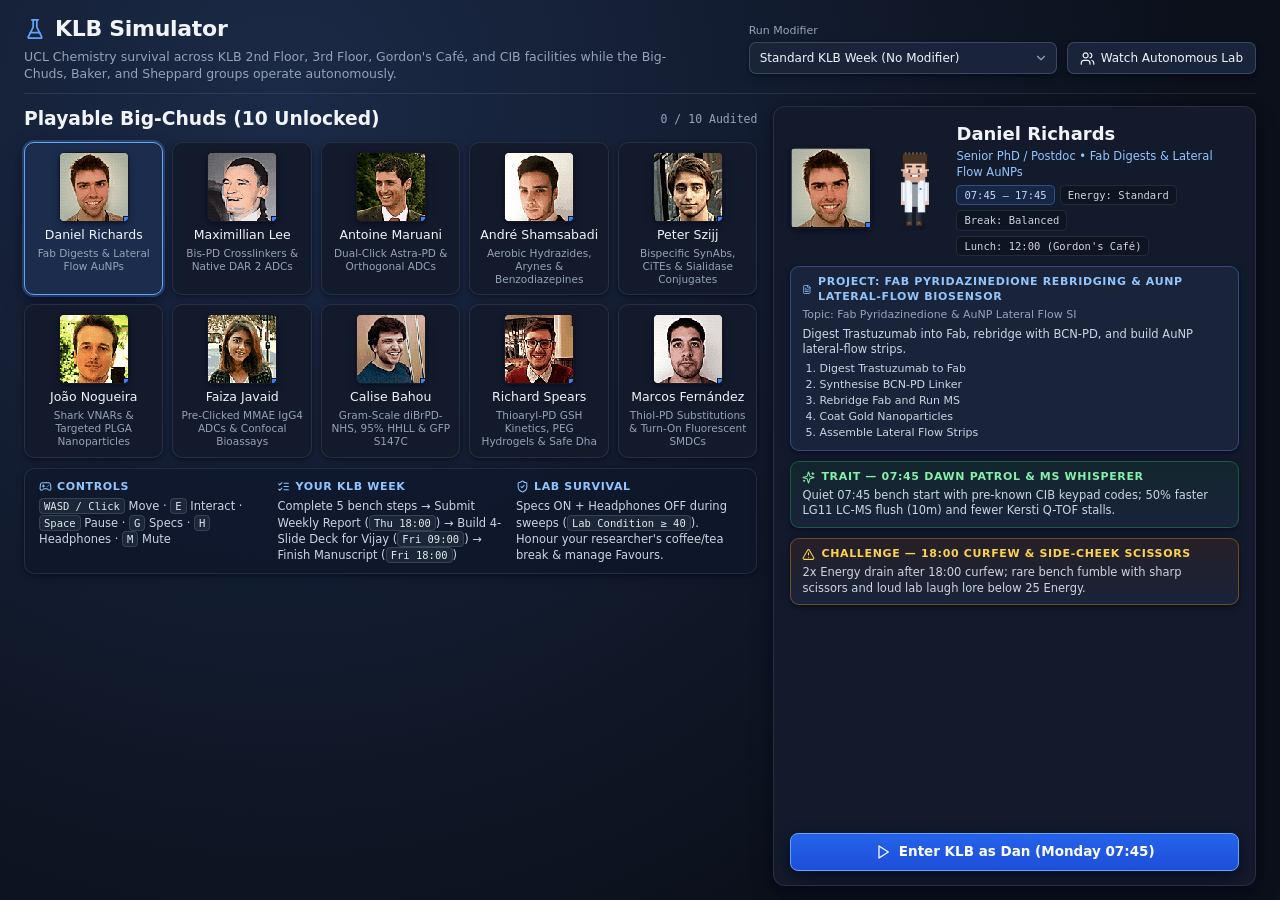
==== index.html @ aff55777 "Hyper-polish KLB Simulator: 4-option chemistry choices, perks, audio, UI & bug fixes" ====
<!DOCTYPE html>
<html lang="en">
<head>
  <meta charset="UTF-8" />
  <meta name="viewport" content="width=device-width, initial-scale=1.0" />
  <title>KLB Simulator — UCL Chemistry Lab Simulation</title>
  <link rel="stylesheet" href="css/style.css" />
</head>
<body>

  <!-- ==================== 1. CHARACTER SELECTION & TITLE SCREEN ==================== -->
  <section id="title-screen">
    <header class="title-header">
      <div class="title-brand">
        <h1>
          <span class="icon-inline" data-lucide="flask-conical" data-size="22"></span>
          <span>KLB Simulator</span>
        </h1>
        <p>UCL Chemistry survival across KLB 2nd Floor, 3rd Floor, Gordon's Café, and CIB facilities while the Big-Chuds, Baker, and Sheppard groups operate autonomously.</p>
      </div>

      <div class="title-controls">
        <div class="control-group">
          <label for="select-mutator">Run Modifier</label>
          <select id="select-mutator" class="ui-select">
            <option value="none">Standard KLB Week (No Modifier)</option>
          </select>
        </div>
        <button id="btn-spectator-mode" class="btn-secondary" title="Observe all 10 Big-Chuds and neighbours run autonomously with no playable character">
          <span class="icon-inline" data-lucide="users" data-size="15"></span>
          <span>Watch Autonomous Lab</span>
        </button>
      </div>
    </header>

    <div class="char-select-layout">
      <section aria-labelledby="hdr-cast-select" class="cast-panel">
        <div class="sec-hdr">
          <h3 id="hdr-cast-select">Playable Big-Chuds (10 Unlocked)</h3>
          <span id="archive-progress-lbl" class="mono-muted">0 / 10 Audited</span>
        </div>
        <div id="char-grid" class="char-grid"></div>
        <section class="quickstart-card" aria-label="How to Play">
          <div class="quickstart-col">
            <h4>
              <span class="icon-inline" data-lucide="gamepad-2" data-size="13"></span>
              <span>Controls</span>
            </h4>
            <p><code>WASD / Click</code> Move &middot; <code>E</code> Interact &middot; <code>Space</code> Pause &middot; <code>G</code> Specs &middot; <code>H</code> Headphones &middot; <code>M</code> Mute</p>
          </div>
          <div class="quickstart-col">
            <h4>
              <span class="icon-inline" data-lucide="list-checks" data-size="13"></span>
              <span>Your KLB Week</span>
            </h4>
            <p>Complete 5 bench steps &rarr; Submit Weekly Report (<code>Thu 18:00</code>) &rarr; Build 4-Slide Deck for Vijay (<code>Fri 09:00</code>) &rarr; Finish Manuscript (<code>Fri 18:00</code>)</p>
          </div>
          <div class="quickstart-col">
            <h4>
              <span class="icon-inline" data-lucide="shield-check" data-size="13"></span>
              <span>Lab Survival</span>
            </h4>
            <p>Specs ON + Headphones OFF during sweeps (<code>Lab Condition &ge; 40</code>). Honour your researcher's coffee/tea break &amp; manage Favours.</p>
          </div>
        </section>
      </section>

      <aside id="char-dossier" class="char-dossier" aria-label="Selected Researcher Dossier"></aside>
    </div>
  </section>

  <!-- ==================== 2. MAIN WIDESCREEN GAMEPLAY SHELL ==================== -->
  <main id="game-shell" class="hidden">

    <!-- Left/Center (~70%): Pokemon 3/4 Oblique 2.5D Viewport -->
    <section id="viewport-col">
      <header id="top-hud-bar">
        <div class="hud-room-cluster">
          <span id="hud-char-badge" class="hud-char-badge"></span>
          <span id="hud-room-badge" class="hud-room-badge"></span>
        </div>
        <div class="hud-toolbar">
          <button id="btn-toggle-specs" class="hud-btn on" title="Toggle Safety Specs (G) — Specs OFF slows Morale drain; Specs ON required for inspections">
            <span class="icon-inline" data-lucide="glasses" data-size="15"></span>
            <span id="lbl-specs">Specs ON</span>
          </button>
          <button id="btn-toggle-headphones" class="hud-btn" title="Toggle Headphones (H) — Quiet KLB 2F hood roar &amp; faster focus, -20% Social gain; OFF for inspections">
            <span class="icon-inline" data-lucide="headphones" data-size="15"></span>
            <span id="lbl-headphones">Headphones</span>
          </button>

          <div id="spectator-room-wrap" class="spectator-room-wrap hidden">
            <select id="select-travel" class="ui-select compact" aria-label="Observer Room"></select>
          </div>

          <select id="select-zoom" class="ui-select compact" aria-label="Camera Zoom">
            <option value="1">Zoom 100%</option>
            <option value="1.25">Zoom 125%</option>
            <option value="1.5">Zoom 150%</option>
            <option value="0.8">Zoom 80%</option>
          </select>

          <button id="btn-mute" class="hud-btn" title="Mute / Unmute WebAudio">
            <span class="icon-inline" data-lucide="volume-2" data-size="15"></span>
            <span id="lbl-mute">Audio</span>
          </button>

          <button id="btn-new-run" class="hud-btn" title="Return to Character Select">
            <span class="icon-inline" data-lucide="rotate-ccw" data-size="14"></span>
            <span>Menu</span>
          </button>
        </div>
      </header>

      <div id="canvas-stage">
        <canvas id="world-canvas"></canvas>
        <div id="live-alert-banner" class="hidden" role="status"></div>

        <!-- Classic Pokemon Bottom RPG Dialogue & Workstation Box -->
        <article id="rpg-dialogue-box" class="hidden" aria-live="polite">
          <img id="rpg-portrait" class="pixel-art" src="" alt="Speaker portrait" />
          <div class="rpg-body">
            <header class="rpg-head">
              <h3 id="rpg-speaker" class="rpg-speaker"></h3>
              <span id="rpg-task-meta" class="rpg-task-meta hidden"></span>
            </header>
            <p id="rpg-text" class="rpg-text"></p>
            <div id="rpg-actions" class="rpg-actions"></div>
          </div>
        </article>
      </div>

      <footer id="controls-strip">
        <span id="controls-hint-text">WASD / Arrows / Click: Move  |  Space: Pause  |  E / Click: Interact  |  G: Specs  |  H: Headphones  |  Esc: Close</span>
        <span id="hud-hover-hint">Facing: -</span>
      </footer>
    </section>

    <!-- Right (~30%): Permanent Command Deck -->
    <aside id="command-deck">

      <!-- Clock, Pause Control & HVAC -->
      <section class="deck-clock-card" aria-label="Simulation Clock and HVAC">
        <div class="clock-row">
          <div class="clock-cluster">
            <button id="btn-pause-toggle" class="pause-btn" title="Pause or Resume Timer (Spacebar)">
              <span id="pause-btn-icon" class="icon-inline" data-lucide="pause" data-size="14"></span>
              <span id="pause-btn-label">Pause</span>
            </button>
            <h3 id="clock-readout" class="clock-readout">MON 08:45</h3>
          </div>
          <span id="hvac-readout" class="hvac-readout">21 °C Normal</span>
        </div>
      </section>

      <!-- Lab Status: Exact 5 Core Meters -->
      <section id="meters-section" class="meters-section">
        <div class="sec-hdr">
          <h4>Lab Status</h4>
          <span id="favours-readout" class="mono-accent">1 Favour</span>
        </div>

        <div id="player-meters-wrap">
          <div class="meter-grid">
            <div class="meter-item">
              <div class="meter-lbl">
                <span class="meter-name">
                  <span class="icon-inline" data-lucide="zap" data-size="13"></span>
                  <span>Energy / Focus</span>
                  <span id="lbl-energy-tag" class="meter-subtag"></span>
                </span>
                <span id="val-energy" class="meter-val">92</span>
              </div>
              <div class="meter-track"><div id="bar-energy" class="meter-fill energy"></div></div>
            </div>

            <div class="meter-item">
              <div class="meter-lbl">
                <span class="meter-name">
                  <span class="icon-inline" data-lucide="smile" data-size="13"></span>
                  <span>Morale</span>
                  <span id="lbl-morale-pref" class="meter-subtag"></span>
                </span>
                <span id="val-morale" class="meter-val">86</span>
              </div>
              <div class="meter-track"><div id="bar-morale" class="meter-fill morale"></div></div>
            </div>

            <div class="meter-item">
              <div class="meter-lbl">
                <span class="meter-name">
                  <span class="icon-inline" data-lucide="users" data-size="13"></span>
                  <span>Social</span>
                </span>
                <span id="val-social" class="meter-val">78</span>
              </div>
              <div class="meter-track"><div id="bar-social" class="meter-fill social"></div></div>
            </div>

            <div class="meter-item">
              <div class="meter-lbl">
                <span class="meter-name">
                  <span class="icon-inline" data-lucide="gauge" data-size="13"></span>
                  <span>Vijay Patience</span>
                </span>
                <span id="val-patience" class="meter-val">82</span>
              </div>
              <div class="meter-track"><div id="bar-patience" class="meter-fill patience"></div></div>
            </div>
          </div>

          <div class="meter-item meter-wide">
            <div class="meter-lbl">
              <span class="meter-name">
                <span class="icon-inline" data-lucide="sparkles" data-size="13"></span>
                <span>Lab Condition</span>
              </span>
              <span id="val-condition" class="meter-val">95</span>
            </div>
            <div class="meter-track"><div id="bar-condition" class="meter-fill condition"></div></div>
          </div>
        </div>

        <div id="spectator-summary" class="spectator-summary hidden">
          <p id="spectator-stats-line" class="spectator-stats-line">All 10 Big-Chuds running autonomously at real-time pace.</p>
        </div>
      </section>

      <!-- Tasks, Sub-Tasks & Active Equipment Timers -->
      <section class="reactions-section" aria-label="Tasks and Equipment Timers">
        <h4 class="sr-only">Tasks and Active Equipment Timers</h4>
        <div id="pinned-objective" class="pinned-objective">
          <div class="pinned-title-row">
            <span class="icon-inline" data-lucide="list-checks" data-size="14"></span>
            <span class="pinned-title-text">Current Task</span>
          </div>
          <ol id="subtask-list" class="subtask-list"></ol>
        </div>

        <div id="active-timers-wrap" class="active-timers-wrap hidden">
          <div class="sec-hdr sub-hdr">
            <h5>Active Equipment Timers</h5>
            <span id="rxn-count-lbl" class="mono-muted">0 running</span>
          </div>
          <div id="reactions-list"></div>
        </div>
      </section>

      <!-- Fixed Weekly Deliverables -->
      <section id="weekly-deliverables" class="weekly-deliverables-section" aria-label="Weekly Deliverables">
        <div class="sec-hdr sub-hdr">
          <h5>Weekly Deliverables</h5>
          <span id="deliverables-hint" class="mono-muted">Mon–Fri</span>
        </div>

        <div id="row-weekly-report" class="deliverable-row">
          <div class="meter-lbl">
            <span class="meter-name">
              <span class="icon-inline" data-lucide="file-text" data-size="12"></span>
              <span>Weekly Report</span>
              <span id="due-weekly-report" class="due-tag">Due Thu 18:00</span>
            </span>
            <span id="val-weekly-report" class="meter-val">0%</span>
          </div>
          <div class="meter-track"><div id="bar-weekly-report" class="meter-fill weekly-report"></div></div>
        </div>

        <div id="row-manuscript" class="deliverable-row">
          <div class="meter-lbl">
            <span class="meter-name">
              <span class="icon-inline" data-lucide="pen-tool" data-size="12"></span>
              <span id="lbl-manuscript-title">Manuscript Draft</span>
              <span id="due-manuscript" class="due-tag">Due Fri 18:00</span>
            </span>
            <span id="val-manuscript" class="meter-val">0%</span>
          </div>
          <div class="meter-track"><div id="bar-manuscript" class="meter-fill manuscript"></div></div>
        </div>
      </section>

      <!-- 3-Tab Bottom Panel -->
      <nav class="deck-tabs" role="tablist" aria-label="Command Deck Panels">
        <button type="button" class="deck-tab active" role="tab" aria-selected="true" data-tab="whatsapp">
          <span class="icon-inline" data-lucide="message-square" data-size="14"></span>
          <span>Big-Chuds</span>
          <span id="wa-unread-count" class="unread-num hidden">0</span>
        </button>
        <button type="button" class="deck-tab" role="tab" aria-selected="false" data-tab="labbook">
          <span class="icon-inline" data-lucide="book-open" data-size="14"></span>
          <span id="tab-lbl-labbook">Lab Book</span>
        </button>
        <button type="button" class="deck-tab" role="tab" aria-selected="false" data-tab="archive">
          <span class="icon-inline" data-lucide="archive" data-size="14"></span>
          <span>Archive</span>
        </button>
      </nav>

      <!-- Pane 1: Live Big-Chuds WhatsApp -->
      <section id="pane-whatsapp" class="deck-pane">
        <div id="wa-feed" class="wa-feed"></div>
        <div class="wa-actions">
          <select id="select-wa-action" class="ui-select" aria-label="Big-Chuds WhatsApp Action">
            <option value="ask">/AskBigChuds protocol hint (-10m)</option>
            <option value="coffee">Remind Coffee Quartet / Check Café</option>
            <option value="poll">Drop a group chat joke (+Social)</option>
            <option value="rescue">Ask Nafsika to fridge reaction (1 Favour)</option>
          </select>
          <button id="btn-wa-send" class="hud-btn primary">
            <span class="icon-inline" data-lucide="send" data-size="13"></span>
            <span>Send</span>
          </button>
        </div>
      </section>

      <!-- Pane 2: Lab Book (or Live Autonomous Roster in Spectator Mode) -->
      <section id="pane-labbook" class="deck-pane hidden">
        <div id="labbook-scroll" class="labbook-scroll"></div>
      </section>

      <!-- Pane 3: KLB Archive Logbook -->
      <section id="pane-archive" class="deck-pane hidden">
        <div id="archive-scroll" class="labbook-scroll"></div>
      </section>
    </aside>
  </main>

  <!-- ==================== 3. SHARED WIDESCREEN MODAL OVERLAY ==================== -->
  <div id="modal-backdrop" class="hidden" role="dialog" aria-modal="true">
    <div id="modal-box"></div>
  </div>

  <!-- Ordered Classic Scripts (Zero file:// CORS issues, zero build step) -->
  <script defer src="js/ui/icons.js"></script>
  <script defer src="js/data/world_data.js"></script>
  <script defer src="js/data/cast_data.js"></script>
  <script defer src="js/data/campaigns_data.js"></script>
  <script defer src="js/data/events_data.js"></script>
  <script defer src="js/engine/audio.js"></script>
  <script defer src="js/engine/renderer_25d.js"></script>
  <script defer src="js/chemistry/spectra_and_minigames.js"></script>
  <script defer src="js/engine/sim_and_ai.js"></script>
  <script defer src="js/main.js"></script>
</body>
</html>
---- css/style.css ----
/* KLB Simulator — Clean Semantic, Shadow-Elevated Desktop Widescreen Stylesheet */
/* Zero colored left borders, zero emojis, balanced typography, accessible comboboxes */

:root {
  --bg-deep: #0b101b;
  --bg-surface: #121a2c;
  --bg-elevated: #19243b;
  --bg-hover: #212f4d;
  --bg-inset: #0d1422;
  --border-subtle: rgba(148, 163, 184, 0.16);
  --border-medium: rgba(148, 163, 184, 0.28);
  --border-focus: #60a5fa;
  --text-main: #f1f5f9;
  --text-secondary: #cbd5e1;
  --text-muted: #94a3b8;
  --accent-primary: #3b82f6;
  --accent-good: #22c55e;
  --accent-warn: #f59e0b;
  --accent-danger: #ef4444;
  --accent-purple: #a855f7;
  --wa-bg: #0c1419;
  --wa-header: #18232a;
  --wa-bubble: #1d2830;
  --wa-self: #094a3e;
  --shadow-sm: 0 1px 3px rgba(2, 6, 23, 0.35), 0 4px 10px -2px rgba(2, 6, 23, 0.4);
  --shadow-card: 0 3px 8px rgba(2, 6, 23, 0.38), 0 10px 24px -6px rgba(2, 6, 23, 0.5);
  --shadow-elevated: 0 12px 32px rgba(2, 6, 23, 0.68), 0 4px 12px rgba(2, 6, 23, 0.45);
}

* {
  box-sizing: border-box;
  user-select: none;
}

html, body {
  margin: 0;
  padding: 0;
  width: 100%;
  height: 100%;
  overflow: hidden;
  background: var(--bg-deep);
  color: var(--text-main);
  font-family: 'Segoe UI', system-ui, -apple-system, Roboto, sans-serif;
  font-weight: 400;
  line-height: 1.4;
}

h1, h2, h3, h4, h5, p {
  margin: 0;
  font-weight: 400;
}

h1, h2, h3 {
  font-weight: 600;
  color: var(--text-main);
}

h4 {
  font-size: 11px;
  font-weight: 600;
  text-transform: uppercase;
  letter-spacing: 0.65px;
  color: var(--text-muted);
}

h5 {
  font-size: 10.5px;
  font-weight: 600;
  text-transform: uppercase;
  letter-spacing: 0.6px;
  color: var(--text-muted);
}

.pixel-art,
img.pixel-art {
  image-rendering: pixelated;
  image-rendering: crisp-edges;
}

:focus-visible {
  outline: 2px solid #60a5fa;
  outline-offset: 2px;
}

.sr-only {
  position: absolute;
  width: 1px;
  height: 1px;
  padding: 0;
  margin: -1px;
  overflow: hidden;
  clip: rect(0, 0, 0, 0);
  border: 0;
}

.hidden {
  display: none !important;
}

.icon-inline {
  display: inline-flex;
  align-items: center;
  justify-content: center;
  line-height: 1;
  flex-shrink: 0;
  color: inherit;
}

.hud-btn svg,
.pause-btn svg,
.btn-secondary svg,
.btn-start-run svg,
.rpg-btn svg,
.deck-tab svg {
  display: block;
  flex-shrink: 0;
}

.mono-muted {
  font-family: 'Consolas', monospace;
  font-size: 11.5px;
  color: var(--text-muted);
}

.mono-accent {
  font-family: 'Consolas', monospace;
  font-size: 11.5px;
  color: #fde68a;
}

::-webkit-scrollbar {
  width: 6px;
  height: 6px;
}
::-webkit-scrollbar-track {
  background: rgba(15, 23, 42, 0.45);
}
::-webkit-scrollbar-thumb {
  background: rgba(148, 163, 184, 0.3);
  border-radius: 3px;
}

button {
  font-family: inherit;
  font-weight: 500;
  cursor: pointer;
  transition: transform 0.06s ease, background 0.14s ease, border-color 0.14s ease, box-shadow 0.14s ease, opacity 0.14s ease;
}
button:active:not(:disabled) {
  transform: translateY(1px);
}
button:disabled {
  opacity: 0.45;
  cursor: not-allowed;
}

/* Clean Comboboxes (<select>) */
.ui-select {
  color-scheme: dark;
  appearance: none;
  -webkit-appearance: none;
  -moz-appearance: none;
  height: 32px;
  padding: 0 26px 0 10px;
  line-height: 30px;
  vertical-align: middle;
  border-radius: 7px;
  border: 1px solid var(--border-medium);
  background-color: var(--bg-elevated);
  background-image: url("data:image/svg+xml,%3Csvg xmlns='http://www.w3.org/2000/svg' width='14' height='14' viewBox='0 0 24 24' fill='none' stroke='%2394a3b8' stroke-width='2' stroke-linecap='round' stroke-linejoin='round'%3E%3Cpath d='m6 9 6 6 6-6'/%3E%3C/svg%3E");
  background-repeat: no-repeat;
  background-position: right 8px center;
  color: var(--text-main);
  font-family: inherit;
  font-size: 12px;
  font-weight: 400;
  box-shadow: var(--shadow-sm);
  cursor: pointer;
  min-width: 0;
  white-space: nowrap;
  overflow: hidden;
  text-overflow: ellipsis;
}
select.ui-select::-ms-expand {
  display: none;
}
select.ui-select::picker-icon {
  display: none !important;
  content: '';
}
.ui-select:hover {
  border-color: var(--border-focus);
  background-color: var(--bg-hover);
}
.ui-select:focus {
  border-color: var(--border-focus);
  box-shadow: 0 0 0 2px rgba(96, 165, 250, 0.28);
}
.ui-select:focus:not(:focus-visible) {
  outline: none;
}
.ui-select.compact {
  height: 29px;
  line-height: 27px;
  font-size: 11.5px;
  padding: 0 24px 0 8px;
}
.ui-select option, .ui-select optgroup {
  background: #131c2e;
  color: var(--text-main);
}

/* ==================== 1. CHARACTER SELECTION & TITLE SCREEN ==================== */
#title-screen {
  position: fixed;
  inset: 0;
  z-index: 50;
  background: radial-gradient(circle at 22% 12%, #1b2a47 0%, #0b101b 72%);
  display: flex;
  flex-direction: column;
  padding: 14px 24px;
  gap: 12px;
  overflow-y: auto;
}
#title-screen.hidden {
  display: none;
}

.title-header {
  display: flex;
  align-items: center;
  justify-content: space-between;
  gap: 16px;
  padding-bottom: 10px;
  border-bottom: 1px solid var(--border-subtle);
}

.title-brand {
  flex: 1 1 420px;
  min-width: 0;
}
.title-brand h1 {
  font-size: 22px;
  letter-spacing: -0.3px;
  display: flex;
  align-items: center;
  gap: 9px;
  color: var(--text-main);
}
.title-brand h1 .icon-inline {
  color: #60a5fa;
}
.title-brand p {
  margin-top: 3px;
  font-size: 12.5px;
  color: var(--text-muted);
  max-width: 660px;
}

.title-controls {
  display: flex;
  align-items: flex-end;
  gap: 10px;
  flex-wrap: wrap;
  flex-shrink: 0;
}
.control-group {
  display: flex;
  flex-direction: column;
  gap: 4px;
}
.control-group label {
  font-size: 11px;
  font-weight: 500;
  color: var(--text-muted);
}
#select-mutator {
  width: 308px;
  max-width: 100%;
}

.btn-secondary {
  height: 32px;
  padding: 0 12px;
  border-radius: 7px;
  border: 1px solid var(--border-medium);
  background: var(--bg-elevated);
  color: var(--text-main);
  font-size: 12px;
  display: inline-flex;
  align-items: center;
  justify-content: center;
  text-align: center;
  line-height: 1;
  gap: 6px;
  box-shadow: var(--shadow-sm);
}
.btn-secondary:hover {
  background: var(--bg-hover);
  border-color: #60a5fa;
}

.char-select-layout {
  display: grid;
  grid-template-columns: 1.52fr 1fr;
  gap: 16px;
  flex: 1;
  min-height: 0;
}

.cast-panel {
  display: flex;
  flex-direction: column;
  gap: 10px;
  min-height: 0;
}

.char-grid {
  display: grid;
  grid-template-columns: repeat(5, 1fr);
  gap: 9px;
  align-content: start;
}

.char-card {
  width: 100%;
  background: var(--bg-surface);
  border: 1px solid var(--border-subtle);
  border-radius: 10px;
  padding: 9px 8px;
  color: inherit;
  font-family: inherit;
  display: flex;
  flex-direction: column;
  align-items: center;
  text-align: center;
  gap: 5px;
  cursor: pointer;
  position: relative;
  box-shadow: var(--shadow-sm);
  transition: transform 0.12s ease, background 0.14s ease, border-color 0.14s ease, box-shadow 0.14s ease;
}
.char-card:hover {
  background: var(--bg-elevated);
  border-color: var(--border-medium);
  box-shadow: var(--shadow-card);
  transform: translateY(-1px);
}
.char-card.selected {
  background: #1b2c4c;
  border-color: #60a5fa;
  box-shadow: 0 0 0 2px rgba(96, 165, 250, 0.25), var(--shadow-card);
}
.char-card img.portrait {
  width: 70px;
  height: 70px;
  border-radius: 7px;
  box-shadow: var(--shadow-sm);
}
.char-card .c-name {
  font-weight: 500;
  font-size: 12.5px;
  line-height: 1.2;
  color: var(--text-main);
}
.char-card .c-sub {
  font-size: 10.5px;
  color: var(--text-muted);
  line-height: 1.22;
}
.char-card .cleared-pip {
  position: absolute;
  top: 6px;
  right: 6px;
  font-size: 10.5px;
  background: rgba(34, 197, 94, 0.18);
  border: 1px solid rgba(34, 197, 94, 0.55);
  color: #86efac;
  padding: 1px 5px;
  border-radius: 4px;
  font-family: 'Consolas', monospace;
}

.quickstart-card {
  display: grid;
  grid-template-columns: repeat(3, minmax(0, 1fr));
  gap: 12px;
  padding: 10px 14px;
  background: rgba(15, 23, 42, 0.72);
  border: 1px solid var(--border-subtle);
  border-radius: 10px;
  box-shadow: var(--shadow-sm);
}
.quickstart-col {
  display: flex;
  flex-direction: column;
  gap: 4px;
  min-width: 0;
}
.quickstart-col h4 {
  display: flex;
  align-items: center;
  gap: 5px;
  font-size: 11px;
  color: #93c5fd;
}
.quickstart-col p {
  font-size: 11.5px;
  line-height: 1.42;
  color: var(--text-secondary);
}
.quickstart-col code {
  font-family: 'Consolas', monospace;
  font-size: 10.5px;
  padding: 1px 4px;
  border-radius: 4px;
  background: rgba(30, 41, 59, 0.9);
  border: 1px solid rgba(148, 163, 184, 0.22);
  color: #e2e8f0;
  white-space: nowrap;
}

.char-dossier {
  background: var(--bg-surface);
  border: 1px solid var(--border-subtle);
  border-radius: 12px;
  padding: 14px 16px;
  display: flex;
  flex-direction: column;
  justify-content: space-between;
  gap: 9px;
  overflow-y: auto;
  box-shadow: var(--shadow-card);
}

.dossier-top {
  display: flex;
  gap: 12px;
  align-items: center;
}
.dossier-top img.portrait-lg {
  width: 82px;
  height: 82px;
  border-radius: 8px;
  flex-shrink: 0;
  box-shadow: var(--shadow-sm);
}
.dossier-sprite-preview {
  width: 60px;
  height: 90px;
  flex-shrink: 0;
}

.dossier-pills {
  display: flex;
  flex-wrap: wrap;
  gap: 5px;
  margin-top: 5px;
}
.dossier-pill {
  display: inline-flex;
  align-items: center;
  gap: 4px;
  padding: 2px 7px;
  border-radius: 5px;
  background: var(--bg-inset);
  border: 1px solid var(--border-subtle);
  font-family: 'Consolas', monospace;
  font-size: 10.5px;
  line-height: 1.35;
  color: var(--text-secondary);
  white-space: nowrap;
}
.dossier-pill.accent {
  color: #bfdbfe;
  border-color: rgba(96, 165, 250, 0.34);
  background: rgba(59, 130, 246, 0.12);
}

.dossier-card {
  background: var(--bg-elevated);
  border: 1px solid var(--border-subtle);
  border-radius: 9px;
  padding: 8px 11px;
  font-size: 11.5px;
  line-height: 1.36;
  box-shadow: var(--shadow-sm);
}
.dossier-card h4 {
  display: flex;
  align-items: center;
  gap: 6px;
  margin-bottom: 3px;
}
.dossier-card.perk {
  border-color: rgba(34, 197, 94, 0.34);
  background: linear-gradient(180deg, rgba(22, 101, 52, 0.16) 0%, var(--bg-elevated) 100%);
}
.dossier-card.perk h4 {
  color: #86efac;
}
.dossier-card.flaw {
  border-color: rgba(245, 158, 11, 0.36);
  background: linear-gradient(180deg, rgba(146, 64, 14, 0.16) 0%, var(--bg-elevated) 100%);
}
.dossier-card.flaw h4 {
  color: #fcd34d;
}
.dossier-card.campaign {
  border-color: rgba(96, 165, 250, 0.32);
}
.dossier-card.campaign h4 {
  color: #93c5fd;
}

.dossier-steps-list {
  margin: 4px 0 0 0;
  padding-left: 17px;
  font-size: 11px;
  line-height: 1.32;
  color: var(--text-secondary);
}
.dossier-steps-list li {
  margin-bottom: 1.5px;
}

.btn-start-run {
  width: 100%;
  padding: 10px 14px;
  font-size: 13.5px;
  font-weight: 600;
  border-radius: 8px;
  border: 1px solid #60a5fa;
  background: linear-gradient(180deg, #2563eb 0%, #1d4ed8 100%);
  color: #fff;
  display: inline-flex;
  align-items: center;
  justify-content: center;
  text-align: center;
  line-height: 1;
  gap: 8px;
  box-shadow: var(--shadow-card);
  flex-shrink: 0;
}
.btn-start-run:hover {
  filter: brightness(1.08);
}

/* ==================== 2. MAIN WIDESCREEN WORKSPACE ==================== */
#game-shell {
  display: grid;
  grid-template-columns: minmax(0, 1fr) 402px;
  width: 100vw;
  height: 100vh;
  overflow: hidden;
}
#game-shell.hidden {
  display: none;
}

#viewport-col {
  position: relative;
  display: flex;
  flex-direction: column;
  background: #080c15;
  overflow: hidden;
  border-right: 1px solid var(--border-subtle);
}

#top-hud-bar {
  height: 46px;
  background: rgba(18, 26, 44, 0.96);
  border-bottom: 1px solid var(--border-subtle);
  display: flex;
  align-items: center;
  justify-content: space-between;
  padding: 0 12px;
  gap: 10px;
  z-index: 10;
  box-shadow: var(--shadow-sm);
}

.hud-room-cluster {
  display: flex;
  align-items: center;
  gap: 8px;
  min-width: 0;
  overflow: hidden;
}

.hud-char-badge,
.hud-room-badge {
  display: inline-flex;
  align-items: center;
  gap: 5px;
  height: 26px;
  border-radius: 6px;
  font-size: 11.5px;
  white-space: nowrap;
}
.hud-char-badge:empty,
.hud-room-badge:empty {
  display: none;
}
.hud-char-badge {
  padding: 0 9px;
  background: rgba(59, 130, 246, 0.16);
  border: 1px solid rgba(96, 165, 250, 0.36);
  color: #bfdbfe;
  font-weight: 600;
  flex-shrink: 0;
}
.hud-room-badge {
  padding: 0 10px;
  background: var(--bg-inset);
  border: 1px solid var(--border-subtle);
  color: var(--text-secondary);
  font-weight: 500;
  overflow: hidden;
  text-overflow: ellipsis;
  min-width: 0;
}

.hud-toolbar {
  display: flex;
  align-items: center;
  justify-content: flex-end;
  gap: 8px;
  flex-shrink: 0;
}

.spectator-room-wrap {
  display: inline-flex;
  align-items: center;
  flex-shrink: 0;
}
.spectator-room-wrap.hidden {
  display: none;
}

#select-travel {
  width: 176px;
  max-width: 190px;
  flex-shrink: 0;
}

#select-zoom {
  width: 102px;
  flex-shrink: 0;
}

.hud-btn {
  height: 29px;
  padding: 0 10px;
  border-radius: 7px;
  background: var(--bg-elevated);
  border: 1px solid var(--border-subtle);
  color: var(--text-main);
  font-size: 11.5px;
  display: inline-flex;
  align-items: center;
  justify-content: center;
  text-align: center;
  line-height: 1;
  gap: 5px;
  white-space: nowrap;
  box-shadow: var(--shadow-sm);
}
.hud-btn.hidden {
  display: none;
}
.hud-btn:hover:not(:disabled) {
  background: var(--bg-hover);
  border-color: var(--border-medium);
}
.hud-btn.primary {
  background: #1d4ed8;
  border-color: #60a5fa;
  color: #fff;
}
.hud-btn.primary:hover:not(:disabled) {
  background: #2563eb;
}
.hud-btn.on {
  background: rgba(22, 163, 74, 0.2);
  border-color: rgba(34, 197, 94, 0.65);
  color: #bbf7d0;
}
.hud-btn.warn {
  background: rgba(220, 38, 38, 0.24);
  border-color: rgba(239, 68, 68, 0.72);
  color: #fecaca;
}
.hud-btn.muted {
  background: rgba(148, 163, 184, 0.12);
  border-color: rgba(148, 163, 184, 0.34);
  color: var(--text-muted);
}

.hud-pill {
  height: 29px;
  padding: 0 10px;
  border-radius: 999px;
  background: var(--bg-elevated);
  border: 1px solid var(--border-medium);
  color: var(--text-main);
  font-size: 11.5px;
  display: inline-flex;
  align-items: center;
  justify-content: center;
  text-align: center;
  line-height: 1;
  gap: 5px;
  white-space: nowrap;
  box-shadow: var(--shadow-sm);
}
.hud-pill:hover:not(:disabled) {
  background: var(--bg-hover);
  border-color: var(--border-focus);
}

#canvas-stage {
  position: relative;
  flex: 1;
  min-height: 0;
  overflow: hidden;
}
#world-canvas {
  display: block;
  width: 100%;
  height: 100%;
}

#live-alert-banner {
  position: absolute;
  top: 10px;
  left: 50%;
  transform: translateX(-50%);
  z-index: 15;
  padding: 7px 15px;
  border-radius: 8px;
  font-size: 12px;
  font-weight: 500;
  background: rgba(15, 23, 42, 0.94);
  border: 1px solid rgba(96, 165, 250, 0.45);
  color: #f8fafc;
  box-shadow: var(--shadow-elevated);
  pointer-events: none;
  display: inline-flex;
  align-items: center;
  gap: 7px;
  max-width: 90%;
}
#live-alert-banner.danger {
  background: rgba(127, 29, 29, 0.95);
  border-color: rgba(252, 165, 165, 0.65);
  color: #fff;
}
#live-alert-banner.hidden {
  display: none;
}

/* RPG Bottom Dialogue Box */
#rpg-dialogue-box {
  position: absolute;
  left: 14px;
  right: 14px;
  bottom: 12px;
  min-height: 104px;
  background: rgba(13, 20, 34, 0.96);
  border: 1px solid rgba(203, 213, 225, 0.45);
  border-radius: 10px;
  padding: 10px 14px;
  display: flex;
  gap: 14px;
  align-items: center;
  z-index: 20;
  box-shadow: var(--shadow-elevated);
}
#rpg-dialogue-box.hidden {
  display: none;
}
#rpg-portrait {
  width: 80px;
  height: 80px;
  border-radius: 7px;
  border: 1px solid var(--border-medium);
  flex-shrink: 0;
  background: var(--bg-deep);
  box-shadow: var(--shadow-sm);
}
.rpg-body {
  flex: 1;
  min-width: 0;
  display: flex;
  flex-direction: column;
  gap: 5px;
}
.rpg-head {
  display: flex;
  align-items: center;
  justify-content: space-between;
  gap: 8px;
}
.rpg-speaker {
  font-size: 13.5px;
  font-weight: 600;
  color: #93c5fd;
}
.rpg-task-meta {
  font-size: 11px;
  font-family: 'Consolas', monospace;
  color: #cbd5e1;
  background: rgba(59, 130, 246, 0.14);
  border: 1px solid rgba(96, 165, 250, 0.25);
  border-radius: 5px;
  padding: 2px 7px;
}
.rpg-task-meta.hidden {
  display: none;
}
.rpg-text {
  font-size: 13px;
  line-height: 1.42;
  color: #f8fafc;
  user-select: text;
}
.rpg-actions {
  display: flex;
  flex-wrap: wrap;
  gap: 6px;
  margin-top: 2px;
}
.rpg-btn {
  min-height: 28px;
  padding: 6px 11px;
  font-size: 12px;
  font-weight: 500;
  border-radius: 6px;
  background: var(--bg-elevated);
  border: 1px solid var(--border-medium);
  color: #f8fafc;
  display: inline-flex;
  align-items: center;
  justify-content: center;
  text-align: center;
  line-height: 1;
  gap: 6px;
  box-shadow: var(--shadow-sm);
}
.rpg-btn[style*="text-align:left"],
.rpg-btn[style*="text-align: left"] {
  justify-content: flex-start;
  text-align: left;
  line-height: 1.25;
}
.rpg-btn:hover:not(:disabled) {
  background: #2563eb;
  border-color: #93c5fd;
}
.rpg-btn.primary {
  background: #1d4ed8;
  border-color: #60a5fa;
}

#controls-strip {
  height: 26px;
  background: #0c1321;
  border-top: 1px solid var(--border-subtle);
  padding: 0 12px;
  display: flex;
  align-items: center;
  justify-content: space-between;
  font-size: 11px;
  color: var(--text-muted);
  font-family: 'Consolas', monospace;
}

/* ==================== RIGHT COMMAND DECK ==================== */
#command-deck {
  background: #101829;
  display: flex;
  flex-direction: column;
  height: 100vh;
  max-height: 100vh;
  overflow: hidden;
  box-shadow: -1px 0 0 rgba(148, 163, 184, 0.14), -8px 0 24px rgba(2, 6, 23, 0.45);
}

.deck-clock-card {
  padding: 7px 12px;
  background: #0a101d;
  border-bottom: 1px solid rgba(148, 163, 184, 0.14);
  display: flex;
  flex-direction: column;
  flex-shrink: 0;
}
.clock-row {
  display: flex;
  align-items: center;
  justify-content: space-between;
  gap: 8px;
}
.clock-cluster {
  display: flex;
  align-items: center;
  gap: 8px;
}
.pause-btn {
  height: 28px;
  padding: 0 9px;
  border-radius: 6px;
  background: var(--bg-elevated);
  border: 1px solid var(--border-medium);
  color: var(--text-main);
  font-size: 11.5px;
  display: inline-flex;
  align-items: center;
  justify-content: center;
  text-align: center;
  line-height: 1;
  gap: 5px;
  box-shadow: var(--shadow-sm);
}
.pause-btn:hover {
  border-color: #60a5fa;
  background: var(--bg-hover);
}
.pause-btn.paused {
  background: rgba(245, 158, 11, 0.2);
  border-color: rgba(245, 158, 11, 0.72);
  color: #fde68a;
}
.clock-readout {
  font-family: 'Consolas', monospace;
  font-size: 15.5px;
  font-weight: 600;
  color: #f8fafc;
  letter-spacing: 0.4px;
}
.hvac-readout {
  font-family: 'Consolas', monospace;
  font-size: 11px;
  color: var(--text-secondary);
}

/* Lab Status: 5 Core Meters */
.meters-section {
  padding: 7px 12px;
  background: #111a2e;
  border-bottom: 1px solid rgba(148, 163, 184, 0.12);
  display: flex;
  flex-direction: column;
  gap: 5px;
  flex-shrink: 0;
}
#player-meters-wrap {
  display: flex;
  flex-direction: column;
  gap: 5px;
}
#player-meters-wrap.hidden {
  display: none;
}
.sec-hdr {
  display: flex;
  justify-content: space-between;
  align-items: center;
  gap: 8px;
}
.sec-hdr.sub-hdr {
  margin-top: 2px;
}
.meter-grid {
  display: grid;
  grid-template-columns: 1fr 1fr;
  gap: 5px 12px;
}
.meter-item {
  display: flex;
  flex-direction: column;
  gap: 3px;
  min-width: 0;
}
.meter-item.hidden {
  display: none;
}
.meter-wide {
  margin-top: 0;
}
.meter-lbl {
  display: flex;
  justify-content: space-between;
  align-items: center;
  gap: 4px;
  font-size: 11px;
  color: #cbd5e1;
  min-width: 0;
}
.meter-name {
  display: inline-flex;
  align-items: center;
  gap: 4px;
  min-width: 0;
  overflow: hidden;
}
.meter-name > span:not(.icon-inline):not(.meter-subtag) {
  flex-shrink: 0;
  white-space: nowrap;
}
.meter-subtag {
  background: none;
  border: none;
  padding: 0;
  color: var(--text-muted);
  font-size: 10.5px;
  font-weight: 400;
  line-height: 1.2;
  white-space: nowrap;
  overflow: hidden;
  text-overflow: ellipsis;
  flex-shrink: 1;
  min-width: 0;
}
.meter-subtag:empty {
  display: none;
}
.meter-val {
  font-family: 'Consolas', monospace;
  font-size: 11px;
  font-weight: 600;
  font-variant-numeric: tabular-nums;
  color: #f8fafc;
  flex-shrink: 0;
}
.meter-track {
  height: 5px;
  background: rgba(148, 163, 184, 0.14);
  border-radius: 999px;
  overflow: hidden;
  border: none;
}
.meter-fill {
  height: 100%;
  transition: width 0.2s ease;
}
.meter-fill.morale { background: #22c55e; width: 86%; }
.meter-fill.energy { background: #f59e0b; width: 92%; }
.meter-fill.social { background: #06b6d4; width: 78%; }
.meter-fill.patience { background: #8b5cf6; width: 82%; }
.meter-fill.condition { background: #3b82f6; width: 95%; }
.meter-fill.weekly-report { background: #0ea5e9; width: 0%; }
.meter-fill.manuscript { background: #6366f1; width: 0%; }

.spectator-summary {
  background: var(--bg-elevated);
  border: 1px solid var(--border-subtle);
  border-radius: 8px;
  padding: 8px 10px;
  display: flex;
  flex-direction: column;
  gap: 5px;
  box-shadow: var(--shadow-sm);
}
.spectator-summary.hidden {
  display: none;
}
.spectator-stats-line {
  font-size: 11.5px;
  color: var(--text-secondary);
}

/* Tasks, Sub-Tasks & Active Equipment Timers */
.reactions-section {
  padding: 7px 12px;
  background: #11192b;
  border-bottom: 1px solid rgba(148, 163, 184, 0.12);
  flex: 0 0 auto;
  overflow: visible;
  display: flex;
  flex-direction: column;
  gap: 6px;
}
.pinned-objective {
  background: rgba(15, 23, 42, 0.56);
  border: 1px solid rgba(148, 163, 184, 0.14);
  border-radius: 8px;
  padding: 7px 9px;
  font-size: 11.5px;
  color: var(--text-secondary);
  box-shadow: none;
  display: flex;
  flex-direction: column;
  gap: 4px;
}
.pinned-objective.done {
  border-color: rgba(34, 197, 94, 0.4);
  background: linear-gradient(180deg, rgba(22, 101, 52, 0.14) 0%, rgba(15, 23, 42, 0.56) 100%);
}
.pinned-title-row {
  display: flex;
  align-items: center;
  gap: 6px;
  font-weight: 600;
  font-size: 11.5px;
  color: var(--text-main);
  line-height: 1.3;
}
.pinned-meta-line {
  font-family: 'Consolas', monospace;
  font-size: 10.5px;
  color: var(--text-muted);
}

.subtask-list {
  margin: 0;
  padding: 0;
  list-style: none;
  display: flex;
  flex-direction: column;
  gap: 2px;
}
.subtask-list:empty {
  display: none;
}
.subtask-row {
  display: flex;
  flex-direction: column;
  gap: 3px;
  padding: 3px 6px;
  border-radius: 5px;
  background: transparent;
  border: 1px solid transparent;
  font-size: 11px;
  line-height: 1.28;
  color: var(--text-muted);
}
.subtask-row-main {
  display: flex;
  align-items: center;
  justify-content: space-between;
  gap: 6px;
}
.subtask-row-label {
  display: inline-flex;
  align-items: center;
  gap: 5px;
  min-width: 0;
  flex: 1;
}
.subtask-row-label span {
  overflow: hidden;
  text-overflow: ellipsis;
  white-space: nowrap;
}
.subtask-row-meta {
  font-family: 'Consolas', monospace;
  font-size: 10px;
  color: var(--text-muted);
  flex-shrink: 0;
}
.subtask-row.done {
  color: rgba(134, 239, 172, 0.68);
  background: transparent;
  border-color: transparent;
}
.subtask-row.done .subtask-row-label {
  text-decoration: line-through;
  text-decoration-color: rgba(134, 239, 172, 0.55);
}
.subtask-row.current,
.subtask-row.active {
  color: #f8fafc;
  font-weight: 500;
  background: rgba(37, 99, 235, 0.18);
  border-color: rgba(96, 165, 250, 0.42);
  box-shadow: none;
}
.subtask-row.running,
.subtask-row.waiting {
  color: #f8fafc;
  background: rgba(14, 116, 144, 0.2);
  border-color: rgba(56, 189, 248, 0.45);
  box-shadow: none;
}
.subtask-loading-track {
  width: 100%;
  height: 5px;
  border-radius: 3px;
  background: var(--bg-deep);
  border: 1px solid rgba(255, 255, 255, 0.08);
  overflow: hidden;
}
.subtask-loading-fill {
  height: 100%;
  border-radius: 2px;
  background: linear-gradient(90deg, #38bdf8 0%, #3b82f6 100%);
  transition: width 0.2s ease;
}

.active-timers-wrap {
  display: flex;
  flex-direction: column;
  gap: 4px;
  padding-top: 2px;
}
.active-timers-wrap.hidden {
  display: none;
}

.rxn-card {
  background: rgba(25, 36, 59, 0.72);
  border: 1px solid rgba(148, 163, 184, 0.16);
  border-radius: 6px;
  padding: 5px 8px;
  margin-bottom: 4px;
  font-size: 11px;
  box-shadow: none;
}
.rxn-card:last-child {
  margin-bottom: 0;
}
.rxn-card-top {
  display: flex;
  align-items: center;
  justify-content: space-between;
  gap: 8px;
  margin-bottom: 4px;
  font-size: 11px;
  color: #f1f5f9;
}
.rxn-card.sweet {
  border-color: rgba(34, 197, 94, 0.65);
  background: rgba(22, 101, 52, 0.22);
}
.rxn-card.overcook {
  border-color: rgba(239, 68, 68, 0.72);
  background: rgba(127, 29, 29, 0.28);
}

.weekly-deliverables-section {
  flex-shrink: 0;
  padding: 7px 12px;
  border-bottom: 1px solid rgba(148, 163, 184, 0.14);
  background: #0e1627;
  display: flex;
  flex-direction: column;
  gap: 5px;
}
.weekly-deliverables-section.hidden {
  display: none;
}
.weekly-deliverables-section .sec-hdr.sub-hdr {
  margin-top: 0;
}
.deliverable-row {
  display: flex;
  flex-direction: column;
  gap: 3px;
}
.deliverable-row.drafting {
  background: rgba(14, 165, 233, 0.1);
  border-radius: 6px;
  padding: 3px 6px;
  margin: -3px -6px;
}
.due-tag {
  font-family: 'Consolas', monospace;
  font-size: 10px;
  font-weight: 500;
  color: #cbd5e1;
  background: rgba(148, 163, 184, 0.14);
  border: 1px solid rgba(148, 163, 184, 0.24);
  border-radius: 4px;
  padding: 0 5px;
  line-height: 1.4;
  white-space: nowrap;
  flex-shrink: 0;
}
.due-tag.drafting {
  color: #7dd3fc;
  background: rgba(14, 165, 233, 0.18);
  border-color: rgba(56, 189, 248, 0.45);
}
.due-tag.ok {
  color: #86efac;
  background: rgba(34, 197, 94, 0.16);
  border-color: rgba(34, 197, 94, 0.4);
}
.due-tag.overdue {
  color: #fecaca;
  background: rgba(239, 68, 68, 0.2);
  border-color: rgba(239, 68, 68, 0.5);
}

/* Tabbed Bottom Deck */
.deck-tabs {
  height: 32px;
  display: grid;
  grid-template-columns: repeat(3, 1fr);
  background: var(--bg-inset);
  border-bottom: 1px solid var(--border-subtle);
  flex-shrink: 0;
}
.deck-tab {
  height: 100%;
  padding: 0 6px;
  font-size: 11.5px;
  font-weight: 500;
  background: transparent;
  border: none;
  border-bottom: 2px solid transparent;
  color: var(--text-muted);
  display: inline-flex;
  align-items: center;
  justify-content: center;
  text-align: center;
  line-height: 1;
  gap: 5px;
}
.deck-tab.active {
  color: var(--text-main);
  border-bottom-color: var(--accent-primary);
  background: rgba(59, 130, 246, 0.08);
}
.unread-num {
  font-family: 'Consolas', monospace;
  font-size: 10px;
  padding: 0 5px;
  border-radius: 999px;
  background: #2563eb;
  color: #fff;
}
.unread-num.hidden {
  display: none;
}

.deck-pane {
  flex: 1 1 0;
  min-height: 140px;
  display: flex;
  flex-direction: column;
  overflow: hidden;
}
.deck-pane.hidden {
  display: none;
}

/* Big-Chuds WhatsApp */
#pane-whatsapp {
  background: var(--wa-bg);
}
.wa-feed {
  flex: 1;
  overflow-y: auto;
  padding: 8px 10px;
  display: flex;
  flex-direction: column;
  gap: 7px;
}
.wa-msg {
  display: flex;
  gap: 7px;
  align-items: flex-start;
  max-width: 95%;
}
.wa-msg.self {
  align-self: flex-end;
  flex-direction: row-reverse;
}
.wa-avatar {
  width: 28px;
  height: 28px;
  border-radius: 50%;
  border: 1px solid rgba(255, 255, 255, 0.2);
  flex-shrink: 0;
}
.wa-bubble {
  background: var(--wa-bubble);
  border-radius: 8px;
  padding: 6px 9px;
  font-size: 11.5px;
  line-height: 1.36;
  border: 1px solid rgba(255, 255, 255, 0.06);
  box-shadow: var(--shadow-sm);
  user-select: text;
}
.wa-msg.self .wa-bubble {
  background: var(--wa-self);
}
.wa-meta {
  display: flex;
  justify-content: space-between;
  gap: 8px;
  font-size: 10px;
  font-weight: 500;
  margin-bottom: 2px;
}
.wa-time {
  color: var(--text-muted);
  font-family: 'Consolas', monospace;
}

.wa-actions {
  padding: 7px 8px;
  background: var(--wa-header);
  border-top: 1px solid rgba(255, 255, 255, 0.08);
  display: flex;
  gap: 6px;
  align-items: center;
  flex-shrink: 0;
}
.wa-actions .ui-select {
  flex: 1;
  height: 29px;
  line-height: 27px;
  font-size: 11.5px;
}

/* Lab Book & Archive Panes */
.labbook-scroll {
  flex: 1;
  overflow-y: auto;
  padding: 10px;
  display: flex;
  flex-direction: column;
  gap: 8px;
}
.step-list {
  margin: 0;
  padding: 0;
  list-style: none;
  display: flex;
  flex-direction: column;
  gap: 6px;
}
.step-item {
  padding: 7px 9px;
  border-radius: 7px;
  background: var(--bg-elevated);
  border: 1px solid var(--border-subtle);
  font-size: 11.5px;
  box-shadow: var(--shadow-sm);
  display: flex;
  align-items: flex-start;
  gap: 7px;
}
.step-item.done {
  border-color: rgba(34, 197, 94, 0.45);
  background: rgba(22, 101, 52, 0.14);
}
.step-item.current {
  border-color: rgba(96, 165, 250, 0.65);
  background: rgba(30, 58, 138, 0.24);
  box-shadow: 0 0 0 1px rgba(96, 165, 250, 0.22), var(--shadow-sm);
}

.labbook-controls {
  display: flex;
  gap: 6px;
  align-items: center;
}
.labbook-controls .ui-select {
  flex: 1;
  height: 29px;
  line-height: 27px;
  font-size: 11.5px;
}

.audit-grid {
  display: grid;
  grid-template-columns: repeat(3, 1fr);
  gap: 8px;
  margin-bottom: 12px;
}
.audit-metric-card {
  background: var(--bg-elevated);
  border: 1px solid var(--border-subtle);
  border-radius: 8px;
  padding: 8px 10px;
  text-align: center;
  box-shadow: var(--shadow-sm);
}
.audit-verdict-box {
  background: var(--bg-inset);
  border: 1px solid var(--border-medium);
  border-radius: 9px;
  padding: 11px 14px;
  margin-bottom: 14px;
  font-size: 13px;
  line-height: 1.48;
  box-shadow: var(--shadow-sm);
}

@media (max-height: 780px) {
  .deck-clock-card,
  .meters-section,
  .reactions-section,
  .weekly-deliverables-section {
    padding: 4px 10px;
    gap: 4px;
  }
  #player-meters-wrap,
  .meter-grid {
    gap: 4px 10px;
  }
  .pinned-objective {
    padding: 5px 8px;
    gap: 3px;
  }
  .subtask-row {
    padding: 2px 5px;
  }
  #reactions-list {
    max-height: 112px;
    overflow-y: auto;
  }
  .deck-tabs {
    height: 29px;
  }
  .deck-pane {
    min-height: 120px;
  }
  .wa-feed {
    padding: 6px 8px;
    gap: 5px;
  }
  .wa-actions {
    padding: 5px 8px;
  }
}

/* ==================== MODAL OVERLAYS ==================== */
#modal-backdrop {
  position: fixed;
  inset: 0;
  z-index: 40;
  background: rgba(6, 10, 18, 0.78);
  backdrop-filter: blur(3px);
  display: flex;
  align-items: center;
  justify-content: center;
  padding: 20px;
}
#modal-backdrop.hidden {
  display: none;
}

#modal-box {
  background: var(--bg-surface);
  border: 1px solid var(--border-medium);
  border-radius: 12px;
  max-width: 820px;
  width: 100%;
  max-height: 90vh;
  overflow-y: auto;
  padding: 18px 22px;
  box-shadow: var(--shadow-elevated);
}

.modal-action-loading {
  background: var(--bg-inset);
  border: 1px solid var(--border-subtle);
  border-radius: 8px;
  padding: 10px 12px;
  display: flex;
  flex-direction: column;
  gap: 6px;
  box-shadow: var(--shadow-sm);
}
.modal-loading-track {
  width: 100%;
  height: 8px;
  border-radius: 4px;
  background: var(--bg-deep);
  border: 1px solid rgba(255, 255, 255, 0.08);
  overflow: hidden;
}
.modal-loading-fill {
  height: 100%;
  border-radius: 3px;
  background: linear-gradient(90deg, #3b82f6 0%, #0ea5e9 100%);
  transition: width 0.18s ease;
}

.yield-quality-badge,
.metric-badge {
  display: inline-flex;
  align-items: center;
  gap: 5px;
  font-family: 'Consolas', monospace;
  font-size: 11px;
  font-weight: 600;
  padding: 3px 8px;
  border-radius: 6px;
  border: 1px solid var(--border-medium);
  background: var(--bg-elevated);
  color: var(--text-secondary);
}
.yield-quality-badge.good,
.metric-badge.good {
  color: #86efac;
  background: rgba(22, 101, 52, 0.22);
  border-color: rgba(34, 197, 94, 0.48);
}
.yield-quality-badge.warn,
.metric-badge.warn {
  color: #fde68a;
  background: rgba(146, 64, 14, 0.22);
  border-color: rgba(245, 158, 11, 0.48);
}
.yield-quality-badge.poor,
.metric-badge.poor {
  color: #fecaca;
  background: rgba(127, 29, 29, 0.25);
  border-color: rgba(239, 68, 68, 0.52);
}

/* ==================== UNIFIED KLB & EVENT MODAL SYSTEM ==================== */
#modal-box.ev-modal,
#modal-box.klb-modal,
#modal-box.klb-modal-sm {
  border-radius: 14px;
  background: linear-gradient(180deg, #162036 0%, #101728 100%);
  border: 1px solid rgba(148, 163, 184, 0.24);
  box-shadow: 0 20px 48px rgba(2, 6, 23, 0.78);
}

#modal-box.ev-modal {
  max-width: 660px;
  padding: 20px 22px;
}

#modal-box.klb-modal {
  max-width: 720px;
  padding: 20px 22px;
}

#modal-box.klb-modal-sm {
  max-width: 500px;
  padding: 18px 20px;
}

.klb-modal-header {
  display: flex;
  align-items: flex-start;
  justify-content: space-between;
  gap: 14px;
  padding-bottom: 12px;
  margin-bottom: 14px;
  border-bottom: 1px solid var(--border-subtle);
}
.klb-modal-header h3 {
  font-size: 17.5px;
  font-weight: 600;
  color: #f8fafc;
  line-height: 1.25;
}

.klb-modal-body {
  display: flex;
  flex-direction: column;
  gap: 12px;
  font-size: 13px;
  color: var(--text-secondary);
  line-height: 1.45;
}

.klb-modal-footer {
  display: flex;
  align-items: center;
  justify-content: space-between;
  gap: 10px;
  flex-wrap: wrap;
  margin-top: 14px;
  padding-top: 12px;
  border-top: 1px solid var(--border-subtle);
  font-size: 12px;
  color: var(--text-muted);
}

.klb-option-grid {
  display: grid;
  grid-template-columns: repeat(2, minmax(0, 1fr));
  gap: 10px;
}
@media (max-width: 560px) {
  .klb-option-grid {
    grid-template-columns: 1fr;
  }
}

.klb-hint-box {
  background: rgba(15, 23, 42, 0.72);
  border: 1px solid rgba(96, 165, 250, 0.26);
  border-radius: 9px;
  padding: 10px 12px;
  font-size: 12px;
  line-height: 1.45;
  color: var(--text-secondary);
  box-shadow: var(--shadow-sm);
}
.klb-hint-box.warn {
  background: rgba(146, 64, 14, 0.16);
  border-color: rgba(245, 158, 11, 0.35);
  color: #fde68a;
}

.klb-tag {
  display: inline-flex;
  align-items: center;
  gap: 4px;
  font-family: 'Consolas', monospace;
  font-size: 10.5px;
  font-weight: 600;
  padding: 2px 8px;
  border-radius: 999px;
  border: 1px solid var(--border-medium);
  background: rgba(148, 163, 184, 0.14);
  color: var(--text-secondary);
  white-space: nowrap;
  line-height: 1.35;
}
.klb-tag.good {
  color: #86efac;
  background: rgba(34, 197, 94, 0.16);
  border-color: rgba(34, 197, 94, 0.42);
}
.klb-tag.warn {
  color: #fde68a;
  background: rgba(245, 158, 11, 0.16);
  border-color: rgba(245, 158, 11, 0.42);
}
.klb-tag.danger {
  color: #fca5a5;
  background: rgba(239, 68, 68, 0.16);
  border-color: rgba(239, 68, 68, 0.42);
}
.klb-tag.info {
  color: #93c5fd;
  background: rgba(59, 130, 246, 0.16);
  border-color: rgba(59, 130, 246, 0.42);
}

.klb-input {
  width: 100%;
  min-width: 0;
  height: 36px;
  padding: 6px 11px;
  font-family: 'Consolas', monospace;
  font-size: 14px;
  background: var(--bg-inset);
  color: var(--text-main);
  border: 1px solid var(--border-medium);
  border-radius: 7px;
  box-shadow: var(--shadow-sm);
  user-select: text;
}
.klb-input::placeholder {
  color: var(--text-muted);
}
.klb-input:focus {
  border-color: var(--border-focus);
  box-shadow: 0 0 0 2px rgba(96, 165, 250, 0.25);
}
.klb-input:focus:not(:focus-visible) {
  outline: none;
}

.audit-score-card {
  display: flex;
  flex-direction: column;
  align-items: center;
  justify-content: center;
  min-width: 112px;
  text-align: center;
  background: var(--bg-inset);
  border: 1px solid var(--border-medium);
  border-radius: 10px;
  padding: 10px 14px;
  box-shadow: var(--shadow-sm);
  flex-shrink: 0;
}
.audit-score-card.good,
.audit-score-card.pass {
  border-color: rgba(34, 197, 94, 0.55);
  background: rgba(22, 101, 52, 0.16);
}
.audit-score-card.poor,
.audit-score-card.fail {
  border-color: rgba(239, 68, 68, 0.55);
  background: rgba(127, 29, 29, 0.18);
}
.audit-bar-track {
  width: 100%;
  height: 6px;
  margin-top: 6px;
  border-radius: 999px;
  background: rgba(148, 163, 184, 0.16);
  overflow: hidden;
}
.audit-bar-fill {
  height: 100%;
  border-radius: 999px;
  background: linear-gradient(90deg, #3b82f6 0%, #38bdf8 100%);
  transition: width 0.25s ease;
}
.audit-bar-fill.good {
  background: linear-gradient(90deg, #22c55e 0%, #4ade80 100%);
}
.audit-bar-fill.warn {
  background: linear-gradient(90deg, #f59e0b 0%, #fbbf24 100%);
}
.audit-bar-fill.danger {
  background: linear-gradient(90deg, #ef4444 0%, #f87171 100%);
}

.slide-grid-2x2 {
  display: grid;
  grid-template-columns: repeat(2, minmax(0, 1fr));
  gap: 10px;
}
@media (max-width: 640px) {
  .slide-grid-2x2 {
    grid-template-columns: 1fr;
  }
}
.slide-card {
  background: var(--bg-inset);
  border: 1px solid var(--border-subtle);
  border-radius: 10px;
  padding: 11px 12px;
  display: flex;
  flex-direction: column;
  gap: 7px;
  min-width: 0;
  box-shadow: var(--shadow-sm);
}
.slide-card h4 {
  display: flex;
  align-items: center;
  gap: 6px;
  color: #93c5fd;
}

.ev-modal-header {
  display: flex;
  align-items: flex-start;
  gap: 14px;
  padding-bottom: 14px;
  border-bottom: 1px solid var(--border-subtle);
}

.ev-modal-portrait {
  width: 52px;
  height: 52px;
  border-radius: 10px;
  border: 1px solid var(--border-medium);
  background: var(--bg-deep);
  flex-shrink: 0;
  image-rendering: pixelated;
  box-shadow: var(--shadow-sm);
}

.ev-modal-head-body {
  flex: 1;
  min-width: 0;
}

.ev-modal-cat {
  display: inline-flex;
  align-items: center;
  gap: 5px;
  font-size: 10px;
  font-weight: 600;
  text-transform: uppercase;
  letter-spacing: 0.7px;
  padding: 2px 8px;
  border-radius: 999px;
  background: rgba(245, 158, 11, 0.14);
  border: 1px solid rgba(245, 158, 11, 0.35);
  color: #fcd34d;
  margin-bottom: 6px;
}
.ev-modal-cat.crisis {
  color: #fca5a5;
  background: rgba(239, 68, 68, 0.14);
  border-color: rgba(239, 68, 68, 0.35);
}
.ev-modal-cat.inspection {
  color: #93c5fd;
  background: rgba(59, 130, 246, 0.14);
  border-color: rgba(59, 130, 246, 0.35);
}
.ev-modal-cat.social {
  color: #86efac;
  background: rgba(34, 197, 94, 0.14);
  border-color: rgba(34, 197, 94, 0.35);
}
.ev-modal-cat.weather {
  color: #67e8f9;
  background: rgba(6, 182, 212, 0.14);
  border-color: rgba(6, 182, 212, 0.36);
}
.ev-modal-cat.facility {
  color: #d8b4fe;
  background: rgba(168, 85, 247, 0.14);
  border-color: rgba(168, 85, 247, 0.36);
}

.ev-modal-title {
  font-size: 18px;
  font-weight: 600;
  color: #f8fafc;
  line-height: 1.25;
  margin-bottom: 5px;
}

.ev-modal-desc {
  font-size: 13px;
  color: #cbd5e1;
  line-height: 1.48;
}

.ev-choices-list {
  display: flex;
  flex-direction: column;
  gap: 8px;
  margin-top: 14px;
}

.ev-choice-card {
  width: 100%;
  display: flex;
  flex-direction: column;
  align-items: stretch;
  gap: 7px;
  padding: 11px 14px;
  border-radius: 10px;
  background: rgba(25, 36, 59, 0.78);
  border: 1px solid rgba(148, 163, 184, 0.18);
  color: var(--text-main);
  text-align: left;
  box-shadow: var(--shadow-sm);
}
.ev-choice-card:hover:not(:disabled) {
  background: rgba(33, 47, 77, 0.96);
  border-color: rgba(96, 165, 250, 0.65);
  box-shadow: 0 4px 16px rgba(2, 6, 23, 0.45), 0 0 0 1px rgba(96, 165, 250, 0.25);
  transform: translateY(-1px);
}
.ev-choice-card:disabled {
  opacity: 0.48;
  cursor: not-allowed;
}

.ev-choice-top {
  display: flex;
  align-items: center;
  justify-content: space-between;
  gap: 10px;
}

.ev-choice-left {
  display: flex;
  align-items: center;
  gap: 9px;
  min-width: 0;
}

.ev-choice-key {
  width: 22px;
  height: 22px;
  border-radius: 6px;
  background: rgba(15, 23, 42, 0.85);
  border: 1px solid rgba(148, 163, 184, 0.28);
  color: #93c5fd;
  font-family: 'Consolas', monospace;
  font-size: 11.5px;
  font-weight: 600;
  display: inline-flex;
  align-items: center;
  justify-content: center;
  flex-shrink: 0;
}

.ev-choice-label {
  font-size: 13px;
  font-weight: 500;
  color: #f8fafc;
  line-height: 1.3;
}

.ev-choice-cost {
  font-family: 'Consolas', monospace;
  font-size: 10.5px;
  font-weight: 600;
  padding: 2px 8px;
  border-radius: 999px;
  background: rgba(245, 158, 11, 0.16);
  border: 1px solid rgba(245, 158, 11, 0.42);
  color: #fde68a;
  white-space: nowrap;
  flex-shrink: 0;
}
.ev-choice-cost.short {
  color: #fca5a5;
  background: rgba(239, 68, 68, 0.14);
  border-color: rgba(239, 68, 68, 0.38);
}

.ev-choice-deltas {
  display: flex;
  flex-wrap: wrap;
  gap: 5px;
  padding-left: 31px;
}

.ev-delta-pill {
  font-family: 'Consolas', monospace;
  font-size: 10.5px;
  padding: 2px 7px;
  border-radius: 5px;
  border: 1px solid transparent;
  line-height: 1.35;
}
.ev-delta-pill.pos {
  color: #86efac;
  background: rgba(34, 197, 94, 0.12);
  border-color: rgba(34, 197, 94, 0.26);
}
.ev-delta-pill.neg {
  color: #fca5a5;
  background: rgba(239, 68, 68, 0.12);
  border-color: rgba(239, 68, 68, 0.26);
}
.ev-delta-pill.cost {
  color: #fde68a;
  background: rgba(245, 158, 11, 0.12);
  border-color: rgba(245, 158, 11, 0.28);
}

.ev-modal-footer {
  display: flex;
  justify-content: space-between;
  align-items: center;
  margin-top: 12px;
  padding-top: 10px;
  border-top: 1px solid var(--border-subtle);
  font-size: 11px;
  color: var(--text-muted);
}

.bloom-sample-opt {
  display: flex;
  align-items: center;
  gap: 8px;
  padding: 8px 11px;
  margin-bottom: 8px;
  border-radius: 8px;
  background: rgba(14, 165, 233, 0.1);
  border: 1px solid rgba(56, 189, 248, 0.3);
  font-size: 12px;
  color: #e2e8f0;
  cursor: pointer;
}
.bloom-sample-opt input {
  accent-color: #38bdf8;
  cursor: pointer;
}
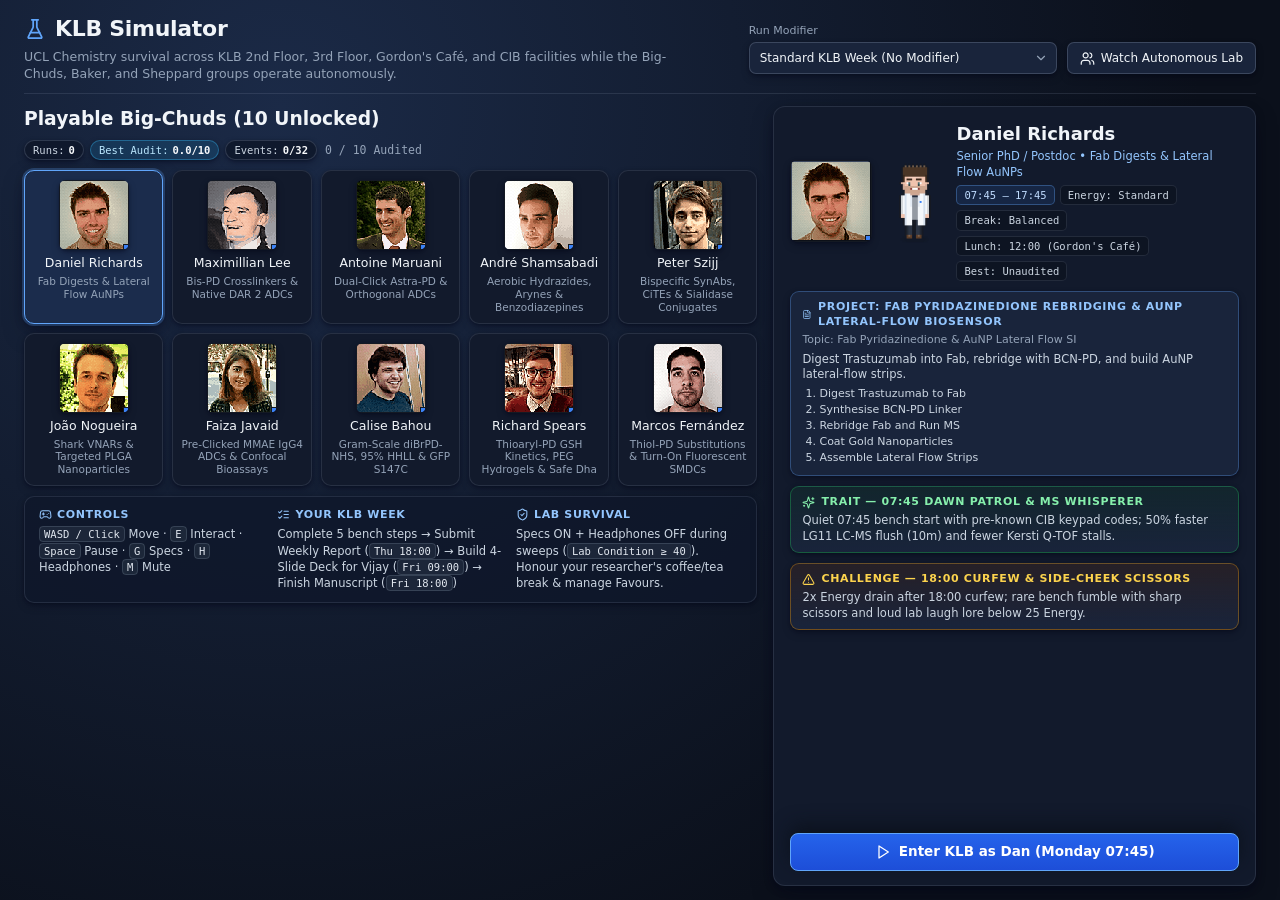
==== commit a434a358: "Add autosave, Pause/Menu + volume, zero-hiss audio, 25m/wk clock, Büchi minigame, Favour sinks & pol" ====
--- a/index.html
+++ b/index.html
@@ -4,7 +4,21 @@
   <meta charset="UTF-8" />
   <meta name="viewport" content="width=device-width, initial-scale=1.0" />
   <title>KLB Simulator — UCL Chemistry Lab Simulation</title>
-  <link rel="stylesheet" href="css/style.css" />
+  <meta name="description" content="Play KLB Simulator — a 2.5D UCL Chemistry lab simulation set in the Kathleen Lonsdale Building. Run reactions, dodge safety sweeps, survive Vijay's Friday Group Meeting, and banter with the Big-Chuds." />
+  <meta name="theme-color" content="#0b101b" />
+  <link rel="icon" type="image/svg+xml" href="assets/favicon.svg" />
+  <meta property="og:type" content="website" />
+  <meta property="og:url" content="https://akshamsabadi.github.io/KLB_simulator/" />
+  <meta property="og:title" content="KLB Simulator — UCL Chemistry Lab Simulation" />
+  <meta property="og:description" content="Run bioconjugation reactions, dodge Safety Sweeps, survive Prof. Vijay's Friday 09:00 Audit, and banter with the Big-Chuds in 2.5D." />
+  <meta property="og:image" content="https://akshamsabadi.github.io/KLB_simulator/assets/og_preview.jpg" />
+  <meta property="og:image:width" content="1200" />
+  <meta property="og:image:height" content="630" />
+  <meta name="twitter:card" content="summary_large_image" />
+  <meta name="twitter:title" content="KLB Simulator — UCL Chemistry Lab Simulation" />
+  <meta name="twitter:description" content="Run bioconjugation reactions, dodge Safety Sweeps, survive Prof. Vijay's Friday 09:00 Audit, and banter with the Big-Chuds in 2.5D." />
+  <meta name="twitter:image" content="https://akshamsabadi.github.io/KLB_simulator/assets/og_preview.jpg" />
+  <link rel="stylesheet" href="css/style.css?v=20261127d" />
 </head>
 <body>
 
@@ -33,11 +47,16 @@
       </div>
     </header>
 
+    <div id="continue-run-banner" class="continue-run-banner hidden"></div>
+
     <div class="char-select-layout">
       <section aria-labelledby="hdr-cast-select" class="cast-panel">
         <div class="sec-hdr">
           <h3 id="hdr-cast-select">Playable Big-Chuds (10 Unlocked)</h3>
-          <span id="archive-progress-lbl" class="mono-muted">0 / 10 Audited</span>
+          <div class="archive-hdr-meta" style="display:flex;align-items:center;gap:8px;flex-wrap:wrap;justify-content:flex-end;">
+            <div id="archive-summary-pills" class="archive-summary-pills"></div>
+            <span id="archive-progress-lbl" class="mono-muted">0 / 10 Audited</span>
+          </div>
         </div>
         <div id="char-grid" class="char-grid"></div>
         <section class="quickstart-card" aria-label="How to Play">
@@ -91,6 +110,12 @@
 
           <div id="spectator-room-wrap" class="spectator-room-wrap hidden">
             <select id="select-travel" class="ui-select compact" aria-label="Observer Room"></select>
+            <div id="spec-speed-group" class="spec-speed-bar" role="group" aria-label="Spectator speed">
+              <button type="button" class="spec-speed-btn active" data-speed="1">1x</button>
+              <button type="button" class="spec-speed-btn" data-speed="2">2x</button>
+              <button type="button" class="spec-speed-btn" data-speed="4">4x</button>
+            </div>
+            <span id="spec-follow-badge" class="spec-follow-badge hidden"></span>
           </div>
 
           <select id="select-zoom" class="ui-select compact" aria-label="Camera Zoom">
@@ -275,6 +300,18 @@
             <span id="val-manuscript" class="meter-val">0%</span>
           </div>
           <div class="meter-track"><div id="bar-manuscript" class="meter-fill manuscript"></div></div>
+        </div>
+
+        <div class="deliverable-row" id="row-slide-deck" title="Curate your 4-slide Friday presentation in Lab Book before Friday 09:00">
+          <div class="meter-lbl">
+            <span class="meter-name">
+              <span class="icon-inline" data-lucide="presentation" data-size="12"></span>
+              <span>Friday 4-Slide Deck</span>
+              <span id="due-slide-deck" class="due-tag">Due Fri 09:00</span>
+            </span>
+            <span id="lbl-slide-deck" class="meter-val">0/4 Ready</span>
+          </div>
+          <div class="meter-track"><div id="bar-slide-deck" class="meter-fill slide-deck"></div></div>
         </div>
       </section>
 
@@ -330,15 +367,15 @@
   </div>
 
   <!-- Ordered Classic Scripts (Zero file:// CORS issues, zero build step) -->
-  <script defer src="js/ui/icons.js"></script>
-  <script defer src="js/data/world_data.js"></script>
-  <script defer src="js/data/cast_data.js"></script>
-  <script defer src="js/data/campaigns_data.js"></script>
-  <script defer src="js/data/events_data.js"></script>
-  <script defer src="js/engine/audio.js"></script>
-  <script defer src="js/engine/renderer_25d.js"></script>
-  <script defer src="js/chemistry/spectra_and_minigames.js"></script>
-  <script defer src="js/engine/sim_and_ai.js"></script>
-  <script defer src="js/main.js"></script>
+  <script defer src="js/ui/icons.js?v=20261127d"></script>
+  <script defer src="js/data/world_data.js?v=20261127d"></script>
+  <script defer src="js/data/cast_data.js?v=20261127d"></script>
+  <script defer src="js/data/campaigns_data.js?v=20261127d"></script>
+  <script defer src="js/data/events_data.js?v=20261127d"></script>
+  <script defer src="js/engine/audio.js?v=20261127d"></script>
+  <script defer src="js/engine/renderer_25d.js?v=20261127d"></script>
+  <script defer src="js/chemistry/spectra_and_minigames.js?v=20261127d"></script>
+  <script defer src="js/engine/sim_and_ai.js?v=20261127d"></script>
+  <script defer src="js/main.js?v=20261127d"></script>
 </body>
 </html>
--- a/css/style.css
+++ b/css/style.css
@@ -300,6 +300,107 @@
   border-color: #60a5fa;
 }
 
+/* Autosave Continue Banner */
+.continue-run-banner {
+  display: flex;
+  align-items: center;
+  justify-content: space-between;
+  gap: 12px;
+  flex-wrap: wrap;
+  padding: 9px 14px;
+  border-radius: 10px;
+  background: linear-gradient(90deg, rgba(16, 185, 129, 0.16) 0%, rgba(14, 165, 233, 0.14) 55%, rgba(18, 26, 44, 0.94) 100%);
+  border: 1px solid rgba(52, 211, 153, 0.48);
+  box-shadow: 0 4px 16px rgba(2, 6, 23, 0.45), inset 0 1px 0 rgba(110, 231, 183, 0.14);
+  color: var(--text-main);
+  flex-shrink: 0;
+}
+.continue-run-banner.hidden {
+  display: none;
+}
+.continue-run-info {
+  display: flex;
+  align-items: center;
+  gap: 10px;
+  min-width: 0;
+  flex: 1 1 320px;
+}
+.continue-run-info .icon-inline {
+  color: #34d399;
+}
+.continue-run-text {
+  display: flex;
+  flex-direction: column;
+  gap: 2px;
+  min-width: 0;
+  font-size: 12.5px;
+  color: var(--text-main);
+}
+.continue-run-text strong {
+  color: #ecfdf5;
+  font-weight: 600;
+}
+.continue-run-meta {
+  font-family: 'Consolas', monospace;
+  font-size: 11px;
+  color: #bae6fd;
+  white-space: nowrap;
+  overflow: hidden;
+  text-overflow: ellipsis;
+}
+.continue-run-actions {
+  display: flex;
+  align-items: center;
+  gap: 8px;
+  flex-shrink: 0;
+}
+.continue-run-resume,
+.btn-continue-resume {
+  height: 30px;
+  padding: 0 13px;
+  border-radius: 7px;
+  border: 1px solid rgba(52, 211, 153, 0.72);
+  background: linear-gradient(180deg, #059669 0%, #047857 100%);
+  color: #ffffff;
+  font-size: 12px;
+  font-weight: 600;
+  display: inline-flex;
+  align-items: center;
+  justify-content: center;
+  gap: 6px;
+  line-height: 1;
+  white-space: nowrap;
+  box-shadow: var(--shadow-sm);
+}
+.continue-run-resume:hover:not(:disabled),
+.btn-continue-resume:hover:not(:disabled) {
+  filter: brightness(1.08);
+  border-color: #6ee7b7;
+}
+.continue-run-discard,
+.btn-continue-discard {
+  height: 30px;
+  padding: 0 11px;
+  border-radius: 7px;
+  border: 1px solid rgba(148, 163, 184, 0.24);
+  background: rgba(13, 20, 34, 0.65);
+  color: var(--text-muted);
+  font-size: 11.5px;
+  font-weight: 500;
+  display: inline-flex;
+  align-items: center;
+  justify-content: center;
+  gap: 5px;
+  line-height: 1;
+  white-space: nowrap;
+}
+.continue-run-discard:hover:not(:disabled),
+.btn-continue-discard:hover:not(:disabled) {
+  background: rgba(127, 29, 29, 0.28);
+  border-color: rgba(239, 68, 68, 0.5);
+  color: #fecaca;
+}
+
 .char-select-layout {
   display: grid;
   grid-template-columns: 1.52fr 1fr;
@@ -313,6 +414,47 @@
   flex-direction: column;
   gap: 10px;
   min-height: 0;
+}
+.cast-panel .sec-hdr {
+  flex-wrap: wrap;
+}
+
+.archive-summary-pills {
+  display: inline-flex;
+  align-items: center;
+  justify-content: flex-end;
+  flex-wrap: wrap;
+  gap: 6px;
+}
+.archive-pill {
+  display: inline-flex;
+  align-items: center;
+  gap: 4px;
+  padding: 2px 8px;
+  border-radius: 999px;
+  background: rgba(15, 23, 42, 0.85);
+  border: 1px solid rgba(148, 163, 184, 0.24);
+  font-family: 'Consolas', monospace;
+  font-size: 10.5px;
+  font-weight: 500;
+  line-height: 1.35;
+  color: var(--text-secondary);
+  white-space: nowrap;
+  box-shadow: var(--shadow-sm);
+}
+.archive-pill strong {
+  color: #f8fafc;
+  font-weight: 600;
+}
+.archive-pill.accent {
+  color: #bae6fd;
+  background: rgba(14, 165, 233, 0.14);
+  border-color: rgba(56, 189, 248, 0.36);
+}
+.archive-pill.good {
+  color: #86efac;
+  background: rgba(22, 163, 74, 0.16);
+  border-color: rgba(34, 197, 94, 0.4);
 }
 
 .char-grid {
@@ -429,6 +571,7 @@
   flex-direction: column;
   justify-content: space-between;
   gap: 9px;
+  min-height: 0;
   overflow-y: auto;
   box-shadow: var(--shadow-card);
 }
@@ -545,6 +688,12 @@
 .btn-start-run:hover {
   filter: brightness(1.08);
 }
+#btn-launch-campaign {
+  position: sticky;
+  bottom: 0;
+  z-index: 3;
+  box-shadow: 0 -8px 18px rgba(11, 16, 27, 0.85);
+}
 
 /* ==================== 2. MAIN WIDESCREEN WORKSPACE ==================== */
 #game-shell {
@@ -632,16 +781,109 @@
 .spectator-room-wrap {
   display: inline-flex;
   align-items: center;
+  gap: 6px;
   flex-shrink: 0;
 }
 .spectator-room-wrap.hidden {
   display: none;
+}
+
+.spec-speed-bar {
+  display: inline-flex;
+  align-items: center;
+  height: 29px;
+  padding: 2px;
+  gap: 2px;
+  border-radius: 999px;
+  background: var(--bg-inset);
+  border: 1px solid var(--border-medium);
+  box-shadow: var(--shadow-sm);
+  flex-shrink: 0;
+}
+.spec-speed-btn {
+  height: 23px;
+  padding: 0 8px;
+  border-radius: 999px;
+  border: 1px solid transparent;
+  background: transparent;
+  color: var(--text-muted);
+  font-family: 'Consolas', monospace;
+  font-size: 11px;
+  font-weight: 600;
+  line-height: 1;
+  display: inline-flex;
+  align-items: center;
+  justify-content: center;
+  white-space: nowrap;
+}
+.spec-speed-btn:hover:not(:disabled) {
+  color: var(--text-main);
+  background: rgba(148, 163, 184, 0.14);
+}
+.spec-speed-btn.active {
+  background: rgba(14, 165, 233, 0.24);
+  border-color: rgba(56, 189, 248, 0.65);
+  color: #e0f2fe;
+  box-shadow: 0 1px 4px rgba(2, 6, 23, 0.35);
+}
+
+.spec-follow-badge {
+  display: inline-flex;
+  align-items: center;
+  gap: 5px;
+  height: 29px;
+  padding: 0 9px;
+  border-radius: 999px;
+  background: rgba(6, 182, 212, 0.18);
+  border: 1px solid rgba(34, 211, 238, 0.58);
+  color: #a5f3fc;
+  font-family: 'Consolas', monospace;
+  font-size: 11px;
+  font-weight: 600;
+  line-height: 1;
+  white-space: nowrap;
+  max-width: 175px;
+  overflow: hidden;
+  text-overflow: ellipsis;
+  cursor: pointer;
+  box-shadow: var(--shadow-sm);
+  flex-shrink: 0;
+}
+.spec-follow-badge:hover {
+  background: rgba(6, 182, 212, 0.28);
+  border-color: rgba(103, 232, 249, 0.82);
+  color: #ecfeff;
+}
+.spec-follow-badge.hidden {
+  display: none;
+}
+.spec-follow-badge button,
+.spec-follow-clear {
+  background: transparent;
+  border: none;
+  color: inherit;
+  padding: 0 2px;
+  line-height: 1;
+  font-family: inherit;
+  font-size: 11px;
+  font-weight: 700;
+  cursor: pointer;
+  display: inline-flex;
+  align-items: center;
 }
 
 #select-travel {
   width: 176px;
   max-width: 190px;
   flex-shrink: 0;
+}
+@media (max-width: 1360px) {
+  #select-travel {
+    width: 150px;
+  }
+  .spec-follow-badge {
+    max-width: 145px;
+  }
 }
 
 #select-zoom {
@@ -760,6 +1002,51 @@
   display: none;
 }
 
+/* Gordon's Victory Celebration Floating Top Bar */
+.celebration-banner {
+  position: absolute;
+  top: 10px;
+  left: 50%;
+  transform: translateX(-50%);
+  z-index: 18;
+  display: flex;
+  align-items: center;
+  justify-content: space-between;
+  gap: 12px;
+  flex-wrap: wrap;
+  max-width: calc(100% - 24px);
+  padding: 8px 14px;
+  border-radius: 10px;
+  background: linear-gradient(90deg, rgba(16, 185, 129, 0.22) 0%, rgba(15, 23, 42, 0.96) 35%, rgba(30, 58, 138, 0.92) 100%);
+  border: 1px solid rgba(52, 211, 153, 0.62);
+  color: #f8fafc;
+  box-shadow: 0 10px 28px rgba(2, 6, 23, 0.72), 0 0 0 1px rgba(56, 189, 248, 0.16);
+  backdrop-filter: blur(6px);
+}
+.celebration-banner.hidden {
+  display: none;
+}
+.celebration-banner-title,
+.celebration-banner-text {
+  display: inline-flex;
+  align-items: center;
+  gap: 7px;
+  font-size: 12.5px;
+  font-weight: 600;
+  color: #ecfdf5;
+  white-space: nowrap;
+}
+.celebration-banner-title .icon-inline,
+.celebration-banner-text .icon-inline {
+  color: #34d399;
+}
+.celebration-banner-actions {
+  display: flex;
+  align-items: center;
+  gap: 6px;
+  flex-wrap: wrap;
+}
+
 /* RPG Bottom Dialogue Box */
 #rpg-dialogue-box {
   position: absolute;
@@ -871,9 +1158,27 @@
   display: flex;
   align-items: center;
   justify-content: space-between;
+  gap: 12px;
+  min-width: 0;
+  overflow: hidden;
   font-size: 11px;
   color: var(--text-muted);
   font-family: 'Consolas', monospace;
+}
+#controls-hint-text {
+  min-width: 0;
+  flex: 1 1 auto;
+  white-space: nowrap;
+  overflow: hidden;
+  text-overflow: ellipsis;
+}
+#hud-hover-hint {
+  flex: 0 1 auto;
+  max-width: 260px;
+  white-space: nowrap;
+  overflow: hidden;
+  text-overflow: ellipsis;
+  text-align: right;
 }
 
 /* ==================== RIGHT COMMAND DECK ==================== */
@@ -1257,12 +1562,38 @@
   display: flex;
   flex-direction: column;
   gap: 3px;
-}
-.deliverable-row.drafting {
-  background: rgba(14, 165, 233, 0.1);
+  border: 1px solid transparent;
   border-radius: 6px;
   padding: 3px 6px;
-  margin: -3px -6px;
+  margin: -2px -6px;
+  transition: background 0.14s ease, border-color 0.14s ease;
+}
+.deliverable-row.drafting {
+  background: rgba(14, 165, 233, 0.12);
+  border-color: rgba(56, 189, 248, 0.36);
+}
+.deliverable-row.ready {
+  background: rgba(22, 101, 52, 0.22);
+  border-color: rgba(34, 197, 94, 0.48);
+}
+
+.subtask-row.clickable,
+.rxn-card.clickable,
+.deliverable-row.clickable {
+  cursor: pointer;
+  transition: background 0.14s ease, border-color 0.14s ease, box-shadow 0.14s ease;
+}
+.subtask-row.clickable:hover,
+.rxn-card.clickable:hover,
+.deliverable-row.clickable:hover {
+  border-color: rgba(56, 189, 248, 0.55);
+  background: rgba(30, 41, 59, 0.85);
+}
+.subtask-row.clickable:focus-visible,
+.rxn-card.clickable:focus-visible,
+.deliverable-row.clickable:focus-visible {
+  outline: 2px solid #38bdf8;
+  outline-offset: 1px;
 }
 .due-tag {
   font-family: 'Consolas', monospace;
@@ -1465,6 +1796,89 @@
   height: 29px;
   line-height: 27px;
   font-size: 11.5px;
+}
+
+/* Spectator Interactive Roster Cards */
+.spec-roster-card {
+  padding: 7px 9px;
+  border-radius: 7px;
+  background: var(--bg-elevated);
+  border: 1px solid var(--border-subtle);
+  font-size: 11.5px;
+  box-shadow: var(--shadow-sm);
+  display: flex;
+  align-items: flex-start;
+  justify-content: space-between;
+  gap: 7px;
+  transition: background 0.14s ease, border-color 0.14s ease, box-shadow 0.14s ease;
+}
+.spec-roster-card.clickable {
+  cursor: pointer;
+}
+.spec-roster-card.clickable:hover {
+  background: rgba(30, 41, 59, 0.88);
+  border-color: rgba(56, 189, 248, 0.55);
+}
+.spec-roster-card.following {
+  background: rgba(14, 116, 144, 0.24);
+  border-color: rgba(34, 211, 238, 0.72);
+  box-shadow: 0 0 0 1px rgba(34, 211, 238, 0.28), var(--shadow-sm);
+}
+.spec-roster-card.following:hover {
+  background: rgba(14, 116, 144, 0.32);
+  border-color: rgba(103, 232, 249, 0.85);
+}
+
+/* Archive Discovered Events Logbook */
+#archive-events-list {
+  display: flex;
+  flex-direction: column;
+  gap: 5px;
+  max-height: 220px;
+  overflow-y: auto;
+  padding: 2px 2px 2px 0;
+  margin: 0;
+  list-style: none;
+}
+.archive-event-row {
+  display: flex;
+  align-items: center;
+  justify-content: space-between;
+  gap: 8px;
+  padding: 6px 9px;
+  border-radius: 7px;
+  background: var(--bg-elevated);
+  border: 1px solid var(--border-subtle);
+  font-size: 11px;
+  line-height: 1.32;
+  color: var(--text-secondary);
+  box-shadow: var(--shadow-sm);
+}
+.archive-event-row:hover {
+  background: var(--bg-hover);
+  border-color: var(--border-medium);
+}
+.archive-event-row.undiscovered,
+.archive-event-row.locked {
+  opacity: 0.52;
+  background: rgba(13, 20, 34, 0.65);
+  color: var(--text-muted);
+}
+.archive-event-title {
+  color: var(--text-main);
+  font-weight: 500;
+  min-width: 0;
+  overflow: hidden;
+  text-overflow: ellipsis;
+  white-space: nowrap;
+}
+.archive-event-cat,
+.archive-event-meta {
+  font-family: 'Consolas', monospace;
+  font-size: 10px;
+  color: var(--text-muted);
+  white-space: nowrap;
+  flex-shrink: 0;
 }
 
 .audit-grid {
@@ -1511,6 +1925,13 @@
   .subtask-row {
     padding: 2px 5px;
   }
+  .deliverable-row {
+    padding: 2px 5px;
+    margin: -1px -5px;
+  }
+  .continue-run-banner {
+    padding: 7px 12px;
+  }
   #reactions-list {
     max-height: 112px;
     overflow-y: auto;
@@ -2068,3 +2489,310 @@
   accent-color: #38bdf8;
   cursor: pointer;
 }
+
+/* ==================== PAUSE / MENU MODAL, VOLUME SLIDER & QUICK RULES ==================== */
+.pause-menu-grid {
+  display: grid;
+  grid-template-columns: repeat(2, minmax(0, 1fr));
+  gap: 10px;
+}
+@media (max-width: 560px) {
+  .pause-menu-grid {
+    grid-template-columns: 1fr;
+  }
+}
+.pause-menu-grid > .full-span,
+.pause-menu-grid > .pause-menu-wide {
+  grid-column: 1 / -1;
+}
+.pause-menu-grid .rpg-btn {
+  min-height: 40px;
+  padding: 9px 13px;
+  border-radius: 8px;
+  width: 100%;
+}
+.pause-menu-card,
+.pause-menu-btn {
+  width: 100%;
+  min-height: 46px;
+  padding: 10px 13px;
+  border-radius: 9px;
+  background: rgba(25, 36, 59, 0.82);
+  border: 1px solid var(--border-medium);
+  color: var(--text-main);
+  font-size: 12.5px;
+  font-weight: 500;
+  display: flex;
+  align-items: center;
+  justify-content: flex-start;
+  text-align: left;
+  gap: 9px;
+  box-shadow: var(--shadow-sm);
+}
+.pause-menu-card:hover:not(:disabled),
+.pause-menu-btn:hover:not(:disabled) {
+  background: var(--bg-hover);
+  border-color: rgba(56, 189, 248, 0.65);
+  box-shadow: var(--shadow-card);
+}
+.pause-menu-card.primary,
+.pause-menu-btn.primary {
+  background: linear-gradient(180deg, #2563eb 0%, #1d4ed8 100%);
+  border-color: #60a5fa;
+  color: #ffffff;
+  font-weight: 600;
+}
+.pause-menu-card.primary:hover:not(:disabled),
+.pause-menu-btn.primary:hover:not(:disabled) {
+  filter: brightness(1.08);
+  border-color: #93c5fd;
+}
+.pause-menu-card.danger,
+.pause-menu-btn.danger {
+  background: rgba(127, 29, 29, 0.24);
+  border-color: rgba(239, 68, 68, 0.45);
+  color: #fecaca;
+}
+.pause-menu-card.danger:hover:not(:disabled),
+.pause-menu-btn.danger:hover:not(:disabled) {
+  background: rgba(153, 27, 27, 0.38);
+  border-color: rgba(248, 113, 113, 0.72);
+}
+
+.quit-confirm-box {
+  grid-column: 1 / -1;
+  background: rgba(127, 29, 29, 0.22);
+  border: 1px solid rgba(239, 68, 68, 0.45);
+  border-radius: 9px;
+  padding: 11px 13px;
+  display: flex;
+  flex-direction: column;
+  gap: 9px;
+  color: #fecaca;
+  font-size: 12px;
+  line-height: 1.42;
+  box-shadow: var(--shadow-sm);
+}
+.quit-confirm-box.hidden {
+  display: none;
+}
+.quit-confirm-box strong {
+  color: #ffffff;
+  font-weight: 600;
+}
+.quit-confirm-actions {
+  display: flex;
+  align-items: center;
+  justify-content: flex-end;
+  gap: 8px;
+  flex-wrap: wrap;
+}
+
+.volume-slider-row {
+  display: flex;
+  align-items: center;
+  gap: 10px;
+  padding: 9px 12px;
+  border-radius: 9px;
+  background: var(--bg-inset);
+  border: 1px solid var(--border-subtle);
+  box-shadow: var(--shadow-sm);
+}
+.volume-slider-row label,
+.volume-slider-label {
+  display: inline-flex;
+  align-items: center;
+  gap: 6px;
+  font-size: 12px;
+  font-weight: 500;
+  color: var(--text-secondary);
+  white-space: nowrap;
+  flex-shrink: 0;
+}
+.volume-slider-val,
+.volume-slider-pct {
+  font-family: 'Consolas', monospace;
+  font-size: 11.5px;
+  font-weight: 600;
+  font-variant-numeric: tabular-nums;
+  color: #7dd3fc;
+  min-width: 38px;
+  text-align: right;
+  flex-shrink: 0;
+}
+
+input[type="range"].klb-volume-slider {
+  -webkit-appearance: none;
+  appearance: none;
+  flex: 1 1 auto;
+  min-width: 0;
+  height: 6px;
+  border: none;
+  border-radius: 999px;
+  background: #1e293b;
+  box-shadow: inset 0 0 0 1px rgba(148, 163, 184, 0.24);
+  outline: none;
+  cursor: pointer;
+  accent-color: #38bdf8;
+}
+input[type="range"].klb-volume-slider:focus-visible {
+  outline: 2px solid #38bdf8;
+  outline-offset: 3px;
+}
+input[type="range"].klb-volume-slider::-webkit-slider-runnable-track {
+  height: 6px;
+  border-radius: 999px;
+  background: linear-gradient(90deg, #0f172a 0%, #1e293b 100%);
+  box-shadow: inset 0 0 0 1px rgba(148, 163, 184, 0.24);
+}
+input[type="range"].klb-volume-slider::-webkit-slider-thumb {
+  -webkit-appearance: none;
+  appearance: none;
+  width: 16px;
+  height: 16px;
+  margin-top: -5px;
+  border-radius: 50%;
+  background: #38bdf8;
+  border: 2px solid #0b101b;
+  box-shadow: 0 0 0 2px rgba(56, 189, 248, 0.35), 0 2px 6px rgba(2, 6, 23, 0.55);
+  cursor: pointer;
+  transition: transform 0.1s ease, background 0.14s ease, box-shadow 0.14s ease;
+}
+input[type="range"].klb-volume-slider::-webkit-slider-thumb:hover {
+  background: #7dd3fc;
+  transform: scale(1.08);
+  box-shadow: 0 0 0 3px rgba(56, 189, 248, 0.44), 0 2px 8px rgba(2, 6, 23, 0.65);
+}
+input[type="range"].klb-volume-slider::-moz-range-track {
+  height: 6px;
+  border-radius: 999px;
+  background: #1e293b;
+  border: 1px solid rgba(148, 163, 184, 0.24);
+}
+input[type="range"].klb-volume-slider::-moz-range-progress {
+  height: 6px;
+  border-radius: 999px;
+  background: #38bdf8;
+}
+input[type="range"].klb-volume-slider::-moz-range-thumb {
+  width: 16px;
+  height: 16px;
+  border-radius: 50%;
+  background: #38bdf8;
+  border: 2px solid #0b101b;
+  box-shadow: 0 0 0 2px rgba(56, 189, 248, 0.35), 0 2px 6px rgba(2, 6, 23, 0.55);
+  cursor: pointer;
+  transition: transform 0.1s ease, background 0.14s ease, box-shadow 0.14s ease;
+}
+input[type="range"].klb-volume-slider::-moz-range-thumb:hover {
+  background: #7dd3fc;
+  transform: scale(1.08);
+}
+
+.rules-grid {
+  display: grid;
+  grid-template-columns: repeat(2, minmax(0, 1fr));
+  gap: 9px;
+}
+@media (max-width: 560px) {
+  .rules-grid {
+    grid-template-columns: 1fr;
+  }
+}
+.rules-card {
+  background: var(--bg-inset);
+  border: 1px solid var(--border-subtle);
+  border-radius: 9px;
+  padding: 10px 12px;
+  display: flex;
+  flex-direction: column;
+  gap: 5px;
+  min-width: 0;
+  box-shadow: var(--shadow-sm);
+}
+.rules-card h4,
+.rules-card h5 {
+  display: flex;
+  align-items: center;
+  gap: 6px;
+  color: #93c5fd;
+  margin-bottom: 1px;
+}
+.rules-card p,
+.rules-card li {
+  font-size: 11.5px;
+  line-height: 1.44;
+  color: var(--text-secondary);
+}
+.rules-card ul {
+  margin: 0;
+  padding-left: 16px;
+  display: flex;
+  flex-direction: column;
+  gap: 3px;
+}
+.rules-card code,
+.rules-card kbd {
+  font-family: 'Consolas', monospace;
+  font-size: 10.5px;
+  padding: 1px 5px;
+  border-radius: 4px;
+  background: rgba(30, 41, 59, 0.92);
+  border: 1px solid rgba(148, 163, 184, 0.24);
+  color: #e2e8f0;
+  white-space: nowrap;
+}
+
+/* ==================== SHAREABLE SCORE-CARD BUTTON & TOAST ==================== */
+.share-card-btn {
+  min-height: 30px;
+  padding: 6px 13px;
+  border-radius: 7px;
+  border: 1px solid rgba(99, 102, 241, 0.65);
+  background: linear-gradient(135deg, #0284c7 0%, #4f46e5 100%);
+  color: #f8fafc;
+  font-size: 12px;
+  font-weight: 600;
+  display: inline-flex;
+  align-items: center;
+  justify-content: center;
+  gap: 6px;
+  line-height: 1;
+  white-space: nowrap;
+  box-shadow: 0 3px 10px rgba(37, 99, 235, 0.3), var(--shadow-sm);
+}
+.share-card-btn svg {
+  display: block;
+  flex-shrink: 0;
+}
+.share-card-btn:hover:not(:disabled) {
+  filter: brightness(1.1);
+  border-color: #7dd3fc;
+  box-shadow: 0 4px 14px rgba(56, 189, 248, 0.34), var(--shadow-sm);
+}
+.share-card-btn.copied {
+  background: linear-gradient(135deg, #059669 0%, #16a34a 100%);
+  border-color: rgba(74, 222, 128, 0.72);
+  color: #ffffff;
+}
+
+.share-copied-badge {
+  display: inline-flex;
+  align-items: center;
+  gap: 4px;
+  padding: 3px 9px;
+  border-radius: 999px;
+  background: rgba(22, 163, 74, 0.22);
+  border: 1px solid rgba(74, 222, 128, 0.58);
+  color: #86efac;
+  font-family: 'Consolas', monospace;
+  font-size: 11px;
+  font-weight: 600;
+  line-height: 1.3;
+  white-space: nowrap;
+  box-shadow: var(--shadow-sm);
+  transition: opacity 0.18s ease, transform 0.18s ease;
+}
+.share-copied-badge.hidden {
+  display: none;
+}
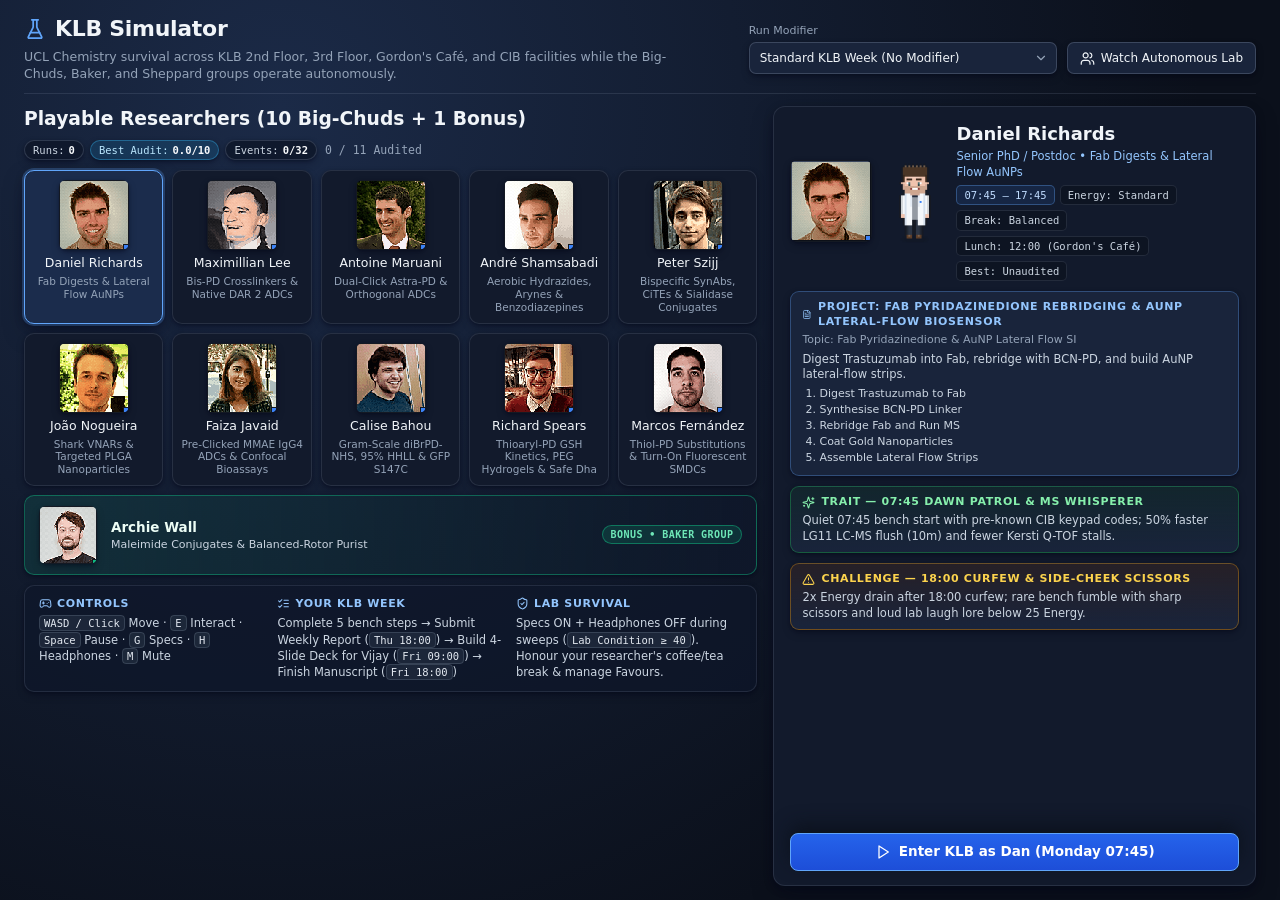
==== commit 958f2cfd: "Overhaul Spectator camera/fit zoom, doorway pathing, desk chairs/chats, rare events, Archie Wall pla" ====
--- a/index.html
+++ b/index.html
@@ -18,7 +18,7 @@
   <meta name="twitter:title" content="KLB Simulator — UCL Chemistry Lab Simulation" />
   <meta name="twitter:description" content="Run bioconjugation reactions, dodge Safety Sweeps, survive Prof. Vijay's Friday 09:00 Audit, and banter with the Big-Chuds in 2.5D." />
   <meta name="twitter:image" content="https://akshamsabadi.github.io/KLB_simulator/assets/og_preview.jpg" />
-  <link rel="stylesheet" href="css/style.css?v=20261127d" />
+  <link rel="stylesheet" href="css/style.css?v=20261128a" />
 </head>
 <body>
 
@@ -40,7 +40,7 @@
             <option value="none">Standard KLB Week (No Modifier)</option>
           </select>
         </div>
-        <button id="btn-spectator-mode" class="btn-secondary" title="Observe all 10 Big-Chuds and neighbours run autonomously with no playable character">
+        <button id="btn-spectator-mode" class="btn-secondary" title="Observe all 10 Big-Chuds, Archie, and neighbours run autonomously with no playable character">
           <span class="icon-inline" data-lucide="users" data-size="15"></span>
           <span>Watch Autonomous Lab</span>
         </button>
@@ -52,10 +52,10 @@
     <div class="char-select-layout">
       <section aria-labelledby="hdr-cast-select" class="cast-panel">
         <div class="sec-hdr">
-          <h3 id="hdr-cast-select">Playable Big-Chuds (10 Unlocked)</h3>
+          <h3 id="hdr-cast-select">Playable Researchers (10 Big-Chuds + 1 Bonus)</h3>
           <div class="archive-hdr-meta" style="display:flex;align-items:center;gap:8px;flex-wrap:wrap;justify-content:flex-end;">
             <div id="archive-summary-pills" class="archive-summary-pills"></div>
-            <span id="archive-progress-lbl" class="mono-muted">0 / 10 Audited</span>
+            <span id="archive-progress-lbl" class="mono-muted">0 / 11 Audited</span>
           </div>
         </div>
         <div id="char-grid" class="char-grid"></div>
@@ -119,10 +119,12 @@
           </div>
 
           <select id="select-zoom" class="ui-select compact" aria-label="Camera Zoom">
-            <option value="1">Zoom 100%</option>
+            <option value="fit">Fit Whole Floor</option>
+            <option value="0.55">Zoom 55%</option>
+            <option value="0.75">Zoom 75%</option>
+            <option value="1" selected>Zoom 100%</option>
             <option value="1.25">Zoom 125%</option>
             <option value="1.5">Zoom 150%</option>
-            <option value="0.8">Zoom 80%</option>
           </select>
 
           <button id="btn-mute" class="hud-btn" title="Mute / Unmute WebAudio">
@@ -226,7 +228,7 @@
               <div class="meter-lbl">
                 <span class="meter-name">
                   <span class="icon-inline" data-lucide="gauge" data-size="13"></span>
-                  <span>Vijay Patience</span>
+                  <span id="lbl-patience-name">Vijay Patience</span>
                 </span>
                 <span id="val-patience" class="meter-val">82</span>
               </div>
@@ -319,7 +321,7 @@
       <nav class="deck-tabs" role="tablist" aria-label="Command Deck Panels">
         <button type="button" class="deck-tab active" role="tab" aria-selected="true" data-tab="whatsapp">
           <span class="icon-inline" data-lucide="message-square" data-size="14"></span>
-          <span>Big-Chuds</span>
+          <span id="tab-lbl-whatsapp">Big-Chuds</span>
           <span id="wa-unread-count" class="unread-num hidden">0</span>
         </button>
         <button type="button" class="deck-tab" role="tab" aria-selected="false" data-tab="labbook">
@@ -367,15 +369,15 @@
   </div>
 
   <!-- Ordered Classic Scripts (Zero file:// CORS issues, zero build step) -->
-  <script defer src="js/ui/icons.js?v=20261127d"></script>
-  <script defer src="js/data/world_data.js?v=20261127d"></script>
-  <script defer src="js/data/cast_data.js?v=20261127d"></script>
-  <script defer src="js/data/campaigns_data.js?v=20261127d"></script>
-  <script defer src="js/data/events_data.js?v=20261127d"></script>
-  <script defer src="js/engine/audio.js?v=20261127d"></script>
-  <script defer src="js/engine/renderer_25d.js?v=20261127d"></script>
-  <script defer src="js/chemistry/spectra_and_minigames.js?v=20261127d"></script>
-  <script defer src="js/engine/sim_and_ai.js?v=20261127d"></script>
-  <script defer src="js/main.js?v=20261127d"></script>
+  <script defer src="js/ui/icons.js?v=20261128a"></script>
+  <script defer src="js/data/world_data.js?v=20261128a"></script>
+  <script defer src="js/data/cast_data.js?v=20261128a"></script>
+  <script defer src="js/data/campaigns_data.js?v=20261128a"></script>
+  <script defer src="js/data/events_data.js?v=20261128a"></script>
+  <script defer src="js/engine/audio.js?v=20261128a"></script>
+  <script defer src="js/engine/renderer_25d.js?v=20261128a"></script>
+  <script defer src="js/chemistry/spectra_and_minigames.js?v=20261128a"></script>
+  <script defer src="js/engine/sim_and_ai.js?v=20261128a"></script>
+  <script defer src="js/main.js?v=20261128a"></script>
 </body>
 </html>
--- a/css/style.css
+++ b/css/style.css
@@ -523,6 +523,83 @@
   font-family: 'Consolas', monospace;
 }
 
+.char-card.bonus-card {
+  grid-column: 1 / -1;
+  flex-direction: row;
+  align-items: center;
+  text-align: left;
+  justify-content: flex-start;
+  gap: 14px;
+  padding: 10px 14px;
+  border-color: rgba(16, 185, 129, 0.45);
+  background: linear-gradient(90deg, rgba(16, 185, 129, 0.12), rgba(15, 23, 42, 0.92));
+}
+.char-card.bonus-card:hover {
+  background: linear-gradient(90deg, rgba(16, 185, 129, 0.2), rgba(25, 36, 59, 0.96));
+  border-color: rgba(52, 211, 153, 0.72);
+  box-shadow: 0 4px 14px rgba(16, 185, 129, 0.16), var(--shadow-card);
+}
+.char-card.bonus-card.selected {
+  background: linear-gradient(90deg, rgba(16, 185, 129, 0.26), rgba(19, 42, 46, 0.96));
+  border-color: #34d399;
+  box-shadow: 0 0 0 2px rgba(52, 211, 153, 0.28), var(--shadow-card);
+}
+.char-card.bonus-card img.portrait {
+  width: 58px;
+  height: 58px;
+  flex-shrink: 0;
+}
+.char-card.bonus-card .bonus-card-meta {
+  display: flex;
+  flex-direction: column;
+  align-items: flex-start;
+  justify-content: center;
+  gap: 3px;
+  flex: 1 1 auto;
+  min-width: 0;
+}
+.char-card.bonus-card:has(.cleared-pip):not(:has(> .bonus-badge)) .bonus-card-meta {
+  padding-right: 56px;
+}
+.char-card.bonus-card .c-name {
+  font-size: 13.5px;
+  font-weight: 600;
+  color: #ecfdf5;
+}
+.char-card.bonus-card .c-sub {
+  font-size: 11px;
+  color: var(--text-secondary);
+}
+.char-card .bonus-badge {
+  display: inline-flex;
+  align-items: center;
+  gap: 4px;
+  width: fit-content;
+  padding: 2px 8px;
+  border-radius: 999px;
+  font-family: 'Consolas', monospace;
+  font-size: 10px;
+  font-weight: 600;
+  letter-spacing: 0.45px;
+  text-transform: uppercase;
+  line-height: 1.3;
+  color: #6ee7b7;
+  background: rgba(16, 185, 129, 0.16);
+  border: 1px solid rgba(16, 185, 129, 0.5);
+  white-space: nowrap;
+  flex-shrink: 0;
+}
+.char-card.bonus-card > .bonus-badge {
+  margin-left: auto;
+}
+.char-card.bonus-card:has(.cleared-pip) > .bonus-badge {
+  margin-right: 58px;
+}
+.char-card.bonus-card .cleared-pip {
+  top: 8px;
+  right: 10px;
+}
+
 .quickstart-card {
   display: grid;
   grid-template-columns: repeat(3, minmax(0, 1fr));
@@ -887,7 +964,7 @@
 }
 
 #select-zoom {
-  width: 102px;
+  width: 122px;
   flex-shrink: 0;
 }
 
@@ -971,6 +1048,12 @@
   display: block;
   width: 100%;
   height: 100%;
+}
+#world-canvas.spec-pannable {
+  cursor: grab;
+}
+#world-canvas.spec-dragging {
+  cursor: grabbing;
 }
 
 #live-alert-banner {
@@ -1653,6 +1736,15 @@
   color: var(--text-main);
   border-bottom-color: var(--accent-primary);
   background: rgba(59, 130, 246, 0.08);
+}
+#tab-lbl-whatsapp.klbchat-active,
+.deck-tab.klbchat-active {
+  color: #6ee7b7;
+}
+.deck-tab.klbchat-active.active {
+  color: #a7f3d0;
+  border-bottom-color: #10b981;
+  background: rgba(16, 185, 129, 0.1);
 }
 .unread-num {
   font-family: 'Consolas', monospace;
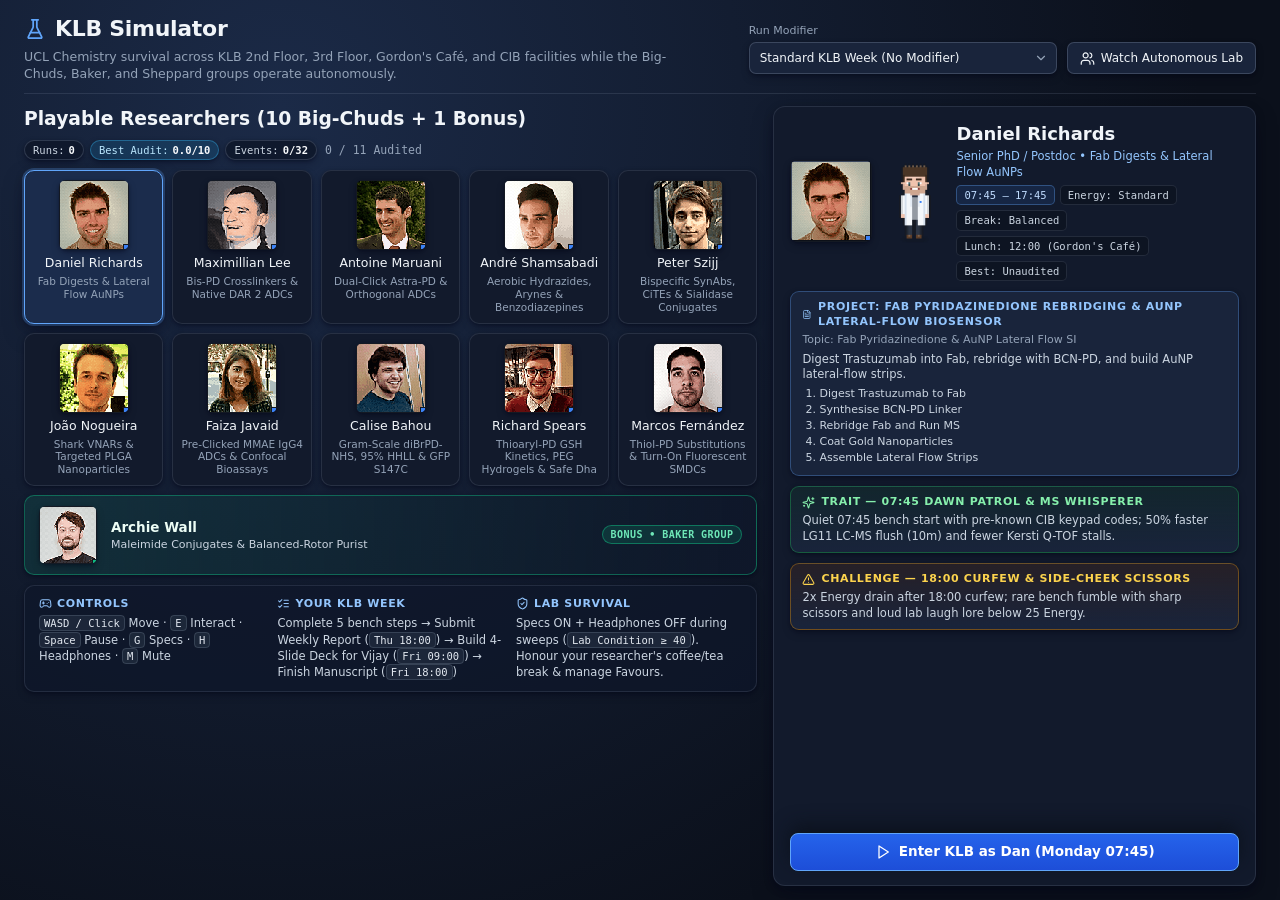
==== commit 2747530a: "Rebalance 32 random events, require 1 Favour for bay swaps, upgrade decision menu visuals, and add 2" ====
--- a/index.html
+++ b/index.html
@@ -18,7 +18,7 @@
   <meta name="twitter:title" content="KLB Simulator — UCL Chemistry Lab Simulation" />
   <meta name="twitter:description" content="Run bioconjugation reactions, dodge Safety Sweeps, survive Prof. Vijay's Friday 09:00 Audit, and banter with the Big-Chuds in 2.5D." />
   <meta name="twitter:image" content="https://akshamsabadi.github.io/KLB_simulator/assets/og_preview.jpg" />
-  <link rel="stylesheet" href="css/style.css?v=20261128a" />
+  <link rel="stylesheet" href="css/style.css?v=20261128b" />
 </head>
 <body>
 
@@ -369,15 +369,15 @@
   </div>
 
   <!-- Ordered Classic Scripts (Zero file:// CORS issues, zero build step) -->
-  <script defer src="js/ui/icons.js?v=20261128a"></script>
-  <script defer src="js/data/world_data.js?v=20261128a"></script>
-  <script defer src="js/data/cast_data.js?v=20261128a"></script>
-  <script defer src="js/data/campaigns_data.js?v=20261128a"></script>
-  <script defer src="js/data/events_data.js?v=20261128a"></script>
-  <script defer src="js/engine/audio.js?v=20261128a"></script>
-  <script defer src="js/engine/renderer_25d.js?v=20261128a"></script>
-  <script defer src="js/chemistry/spectra_and_minigames.js?v=20261128a"></script>
-  <script defer src="js/engine/sim_and_ai.js?v=20261128a"></script>
-  <script defer src="js/main.js?v=20261128a"></script>
+  <script defer src="js/ui/icons.js?v=20261128b"></script>
+  <script defer src="js/data/world_data.js?v=20261128b"></script>
+  <script defer src="js/data/cast_data.js?v=20261128b"></script>
+  <script defer src="js/data/campaigns_data.js?v=20261128b"></script>
+  <script defer src="js/data/events_data.js?v=20261128b"></script>
+  <script defer src="js/engine/audio.js?v=20261128b"></script>
+  <script defer src="js/engine/renderer_25d.js?v=20261128b"></script>
+  <script defer src="js/chemistry/spectra_and_minigames.js?v=20261128b"></script>
+  <script defer src="js/engine/sim_and_ai.js?v=20261128b"></script>
+  <script defer src="js/main.js?v=20261128b"></script>
 </body>
 </html>
--- a/css/style.css
+++ b/css/style.css
@@ -1231,6 +1231,11 @@
 .rpg-btn.primary {
   background: #1d4ed8;
   border-color: #60a5fa;
+}
+.rpg-btn:disabled {
+  opacity: 0.44;
+  cursor: not-allowed;
+  filter: grayscale(0.2);
 }
 
 #controls-strip {
@@ -2130,13 +2135,113 @@
 }
 
 /* ==================== UNIFIED KLB & EVENT MODAL SYSTEM ==================== */
+@keyframes modalPopIn {
+  from {
+    opacity: 0;
+    transform: translateY(6px) scale(0.985);
+  }
+  to {
+    opacity: 1;
+    transform: translateY(0) scale(1);
+  }
+}
+
 #modal-box.ev-modal,
 #modal-box.klb-modal,
 #modal-box.klb-modal-sm {
+  position: relative;
+  overflow: hidden;
+  overflow-y: auto;
   border-radius: 14px;
-  background: linear-gradient(180deg, #162036 0%, #101728 100%);
+  background: linear-gradient(180deg, #17223a 0%, #0d1424 100%);
   border: 1px solid rgba(148, 163, 184, 0.24);
-  box-shadow: 0 20px 48px rgba(2, 6, 23, 0.78);
+  box-shadow: 0 24px 60px rgba(2, 6, 23, 0.84), inset 0 1px 0 rgba(255, 255, 255, 0.08);
+  animation: modalPopIn 0.16s cubic-bezier(0.22, 1, 0.36, 1);
+}
+
+#modal-box.ev-modal::before,
+#modal-box.klb-modal::before,
+#modal-box.klb-modal-sm::before {
+  content: '';
+  position: absolute;
+  top: 0;
+  left: 0;
+  right: 0;
+  height: 3px;
+  background: linear-gradient(90deg, #3b82f6, #38bdf8, #60a5fa);
+  pointer-events: none;
+  z-index: 2;
+}
+
+#modal-box.ev-theme-crisis {
+  background: radial-gradient(ellipse 85% 42% at 50% 0%, rgba(239, 68, 68, 0.16), transparent 72%), linear-gradient(180deg, #17223a 0%, #0d1424 100%);
+}
+#modal-box.ev-theme-crisis::before {
+  background: linear-gradient(90deg, #ef4444, #fb7185, #f59e0b);
+}
+#modal-box.ev-theme-crisis .ev-modal-portrait {
+  border-color: rgba(251, 113, 133, 0.72);
+  box-shadow: 0 0 0 2px rgba(239, 68, 68, 0.26), 0 6px 18px rgba(239, 68, 68, 0.22);
+}
+
+#modal-box.ev-theme-weather {
+  background: radial-gradient(ellipse 85% 42% at 50% 0%, rgba(6, 182, 212, 0.16), transparent 72%), linear-gradient(180deg, #17223a 0%, #0d1424 100%);
+}
+#modal-box.ev-theme-weather::before {
+  background: linear-gradient(90deg, #06b6d4, #38bdf8, #818cf8);
+}
+#modal-box.ev-theme-weather .ev-modal-portrait {
+  border-color: rgba(56, 189, 248, 0.72);
+  box-shadow: 0 0 0 2px rgba(6, 182, 212, 0.26), 0 6px 18px rgba(6, 182, 212, 0.2);
+}
+
+#modal-box.ev-theme-inspection {
+  background: radial-gradient(ellipse 85% 42% at 50% 0%, rgba(59, 130, 246, 0.16), transparent 72%), linear-gradient(180deg, #17223a 0%, #0d1424 100%);
+}
+#modal-box.ev-theme-inspection::before {
+  background: linear-gradient(90deg, #3b82f6, #60a5fa, #38bdf8);
+}
+
+#modal-box.ev-theme-facility {
+  background: radial-gradient(ellipse 85% 42% at 50% 0%, rgba(139, 92, 246, 0.16), transparent 72%), linear-gradient(180deg, #17223a 0%, #0d1424 100%);
+}
+#modal-box.ev-theme-facility::before {
+  background: linear-gradient(90deg, #8b5cf6, #c084fc, #60a5fa);
+}
+
+#modal-box.ev-theme-social {
+  background: radial-gradient(ellipse 85% 42% at 50% 0%, rgba(16, 185, 129, 0.15), transparent 72%), linear-gradient(180deg, #17223a 0%, #0d1424 100%);
+}
+#modal-box.ev-theme-social::before {
+  background: linear-gradient(90deg, #10b981, #34d399, #38bdf8);
+}
+
+#modal-box.klb-theme-directory {
+  background: radial-gradient(ellipse 85% 42% at 50% 0%, rgba(37, 99, 235, 0.16), transparent 72%), linear-gradient(180deg, #17223a 0%, #0d1424 100%);
+}
+#modal-box.klb-theme-directory::before {
+  background: linear-gradient(90deg, #2563eb, #38bdf8, #34d399);
+}
+
+#modal-box.klb-theme-desk {
+  background: radial-gradient(ellipse 85% 42% at 50% 0%, rgba(99, 102, 241, 0.14), transparent 72%), linear-gradient(180deg, #17223a 0%, #0d1424 100%);
+}
+#modal-box.klb-theme-desk::before {
+  background: linear-gradient(90deg, #6366f1, #38bdf8, #60a5fa);
+}
+
+#modal-box.klb-theme-cafe {
+  background: radial-gradient(ellipse 85% 42% at 50% 0%, rgba(217, 119, 6, 0.14), transparent 72%), linear-gradient(180deg, #17223a 0%, #0d1424 100%);
+}
+#modal-box.klb-theme-cafe::before {
+  background: linear-gradient(90deg, #d97706, #fbbf24, #34d399);
+}
+
+#modal-box.klb-theme-step {
+  background: radial-gradient(ellipse 85% 42% at 50% 0%, rgba(34, 211, 238, 0.14), transparent 72%), linear-gradient(180deg, #17223a 0%, #0d1424 100%);
+}
+#modal-box.klb-theme-step::before {
+  background: linear-gradient(90deg, #3b82f6, #22d3ee, #60a5fa);
 }
 
 #modal-box.ev-modal {
@@ -2365,14 +2470,14 @@
 }
 
 .ev-modal-portrait {
-  width: 52px;
-  height: 52px;
-  border-radius: 10px;
-  border: 1px solid var(--border-medium);
+  width: 58px;
+  height: 58px;
+  border-radius: 12px;
+  border: 1px solid rgba(148, 163, 184, 0.36);
   background: var(--bg-deep);
   flex-shrink: 0;
   image-rendering: pixelated;
-  box-shadow: var(--shadow-sm);
+  box-shadow: 0 0 0 2px rgba(15, 23, 42, 0.85), 0 0 0 3px rgba(96, 165, 250, 0.22), 0 6px 16px rgba(2, 6, 23, 0.5);
 }
 
 .ev-modal-head-body {
@@ -2384,11 +2489,11 @@
   display: inline-flex;
   align-items: center;
   gap: 5px;
-  font-size: 10px;
+  font-size: 10.5px;
   font-weight: 600;
   text-transform: uppercase;
   letter-spacing: 0.7px;
-  padding: 2px 8px;
+  padding: 3px 10px;
   border-radius: 999px;
   background: rgba(245, 158, 11, 0.14);
   border: 1px solid rgba(245, 158, 11, 0.35);
@@ -2422,17 +2527,18 @@
 }
 
 .ev-modal-title {
-  font-size: 18px;
+  font-size: 18.5px;
   font-weight: 600;
   color: #f8fafc;
-  line-height: 1.25;
+  letter-spacing: -0.01em;
+  line-height: 1.24;
   margin-bottom: 5px;
 }
 
 .ev-modal-desc {
   font-size: 13px;
   color: #cbd5e1;
-  line-height: 1.48;
+  line-height: 1.5;
 }
 
 .ev-choices-list {
@@ -2450,21 +2556,23 @@
   gap: 7px;
   padding: 11px 14px;
   border-radius: 10px;
-  background: rgba(25, 36, 59, 0.78);
-  border: 1px solid rgba(148, 163, 184, 0.18);
+  background: linear-gradient(135deg, rgba(28, 41, 68, 0.86) 0%, rgba(15, 23, 42, 0.94) 100%);
+  border: 1px solid rgba(148, 163, 184, 0.2);
   color: var(--text-main);
   text-align: left;
-  box-shadow: var(--shadow-sm);
+  box-shadow: inset 0 1px 0 rgba(255, 255, 255, 0.05), var(--shadow-sm);
+  transition: transform 0.14s cubic-bezier(0.22, 1, 0.36, 1), border-color 0.14s ease, background 0.14s ease, box-shadow 0.14s ease;
 }
 .ev-choice-card:hover:not(:disabled) {
-  background: rgba(33, 47, 77, 0.96);
-  border-color: rgba(96, 165, 250, 0.65);
-  box-shadow: 0 4px 16px rgba(2, 6, 23, 0.45), 0 0 0 1px rgba(96, 165, 250, 0.25);
+  background: linear-gradient(135deg, rgba(37, 54, 88, 0.96) 0%, rgba(20, 31, 56, 0.98) 100%);
+  border-color: rgba(96, 165, 250, 0.68);
+  box-shadow: 0 6px 18px rgba(2, 6, 23, 0.5), 0 0 0 1px rgba(96, 165, 250, 0.25), inset 0 1px 0 rgba(255, 255, 255, 0.1);
   transform: translateY(-1px);
 }
 .ev-choice-card:disabled {
   opacity: 0.48;
   cursor: not-allowed;
+  transform: none;
 }
 
 .ev-choice-top {
@@ -2482,11 +2590,11 @@
 }
 
 .ev-choice-key {
-  width: 22px;
-  height: 22px;
+  width: 24px;
+  height: 24px;
   border-radius: 6px;
-  background: rgba(15, 23, 42, 0.85);
-  border: 1px solid rgba(148, 163, 184, 0.28);
+  background: rgba(15, 23, 42, 0.9);
+  border: 1px solid rgba(148, 163, 184, 0.32);
   color: #93c5fd;
   font-family: 'Consolas', monospace;
   font-size: 11.5px;
@@ -2495,6 +2603,7 @@
   align-items: center;
   justify-content: center;
   flex-shrink: 0;
+  box-shadow: inset 0 -2px 0 rgba(0, 0, 0, 0.45), 0 1px 3px rgba(0, 0, 0, 0.35);
 }
 
 .ev-choice-label {
@@ -2504,7 +2613,46 @@
   line-height: 1.3;
 }
 
+.ev-choice-right {
+  display: flex;
+  align-items: center;
+  gap: 6px;
+  flex-shrink: 0;
+}
+
+.ev-choice-time {
+  display: inline-flex;
+  align-items: center;
+  gap: 4px;
+  font-family: 'Consolas', monospace;
+  font-size: 10.5px;
+  font-weight: 600;
+  padding: 2px 8px;
+  border-radius: 999px;
+  background: rgba(56, 189, 248, 0.14);
+  border: 1px solid rgba(56, 189, 248, 0.36);
+  color: #7dd3fc;
+  white-space: nowrap;
+  flex-shrink: 0;
+}
+
+.ev-choice-chevron {
+  display: inline-flex;
+  align-items: center;
+  justify-content: center;
+  color: #64748b;
+  flex-shrink: 0;
+  transition: color 0.14s ease, transform 0.14s ease;
+}
+.ev-choice-card:hover:not(:disabled) .ev-choice-chevron {
+  color: #93c5fd;
+  transform: translateX(2px);
+}
+
 .ev-choice-cost {
+  display: inline-flex;
+  align-items: center;
+  gap: 4px;
   font-family: 'Consolas', monospace;
   font-size: 10.5px;
   font-weight: 600;
@@ -2525,15 +2673,19 @@
 .ev-choice-deltas {
   display: flex;
   flex-wrap: wrap;
-  gap: 5px;
-  padding-left: 31px;
+  gap: 6px;
+  padding-left: 33px;
 }
 
 .ev-delta-pill {
+  display: inline-flex;
+  align-items: center;
+  gap: 4px;
   font-family: 'Consolas', monospace;
   font-size: 10.5px;
-  padding: 2px 7px;
-  border-radius: 5px;
+  font-weight: 500;
+  padding: 3px 8px;
+  border-radius: 6px;
   border: 1px solid transparent;
   line-height: 1.35;
 }
@@ -2551,6 +2703,92 @@
   color: #fde68a;
   background: rgba(245, 158, 11, 0.12);
   border-color: rgba(245, 158, 11, 0.28);
+}
+.ev-delta-pill.time {
+  color: #7dd3fc;
+  background: rgba(56, 189, 248, 0.12);
+  border-color: rgba(56, 189, 248, 0.28);
+}
+
+.dir-icon-badge {
+  width: 36px;
+  height: 36px;
+  border-radius: 10px;
+  display: inline-flex;
+  align-items: center;
+  justify-content: center;
+  flex-shrink: 0;
+  background: linear-gradient(145deg, rgba(30, 41, 59, 0.9), rgba(15, 23, 42, 0.96));
+  border: 1px solid rgba(148, 163, 184, 0.28);
+  color: #cbd5e1;
+  box-shadow: inset 0 1px 0 rgba(255, 255, 255, 0.06), 0 2px 6px rgba(2, 6, 23, 0.35);
+}
+.dir-icon-badge.wetlab {
+  background: linear-gradient(145deg, rgba(14, 116, 144, 0.32), rgba(15, 23, 42, 0.94));
+  border-color: rgba(56, 189, 248, 0.38);
+  color: #38bdf8;
+}
+.dir-icon-badge.cafe {
+  background: linear-gradient(145deg, rgba(146, 64, 14, 0.32), rgba(15, 23, 42, 0.94));
+  border-color: rgba(251, 191, 36, 0.38);
+  color: #fbbf24;
+}
+.dir-icon-badge.ms {
+  background: linear-gradient(145deg, rgba(107, 33, 168, 0.32), rgba(15, 23, 42, 0.94));
+  border-color: rgba(192, 132, 252, 0.38);
+  color: #c084fc;
+}
+.dir-icon-badge.nmr {
+  background: linear-gradient(145deg, rgba(17, 94, 89, 0.32), rgba(15, 23, 42, 0.94));
+  border-color: rgba(45, 212, 191, 0.38);
+  color: #2dd4bf;
+}
+.dir-icon-badge.meeting {
+  background: linear-gradient(145deg, rgba(55, 48, 163, 0.32), rgba(15, 23, 42, 0.94));
+  border-color: rgba(129, 140, 248, 0.38);
+  color: #a5b4fc;
+}
+.dir-icon-badge.courier {
+  background: linear-gradient(145deg, rgba(3, 105, 161, 0.32), rgba(15, 23, 42, 0.94));
+  border-color: rgba(56, 189, 248, 0.42);
+  color: #7dd3fc;
+}
+.dir-icon-badge.night {
+  background: linear-gradient(145deg, rgba(113, 63, 18, 0.32), rgba(15, 23, 42, 0.94));
+  border-color: rgba(250, 204, 21, 0.38);
+  color: #fde68a;
+}
+.dir-icon-badge.nextweek {
+  background: linear-gradient(145deg, rgba(22, 101, 52, 0.32), rgba(15, 23, 42, 0.94));
+  border-color: rgba(74, 222, 128, 0.38);
+  color: #86efac;
+}
+.dir-icon-badge.desk {
+  background: linear-gradient(145deg, rgba(30, 64, 175, 0.32), rgba(15, 23, 42, 0.94));
+  border-color: rgba(96, 165, 250, 0.38);
+  color: #93c5fd;
+}
+.dir-icon-badge.step {
+  background: linear-gradient(145deg, rgba(21, 94, 117, 0.32), rgba(15, 23, 42, 0.94));
+  border-color: rgba(34, 211, 238, 0.38);
+  color: #67e8f9;
+}
+.dir-icon-badge.evac {
+  background: linear-gradient(145deg, rgba(153, 27, 27, 0.34), rgba(15, 23, 42, 0.94));
+  border-color: rgba(248, 113, 113, 0.42);
+  color: #fca5a5;
+}
+
+.modal-footer-pill {
+  display: inline-flex;
+  align-items: center;
+  gap: 5px;
+  padding: 3px 10px;
+  border-radius: 999px;
+  background: rgba(15, 23, 42, 0.78);
+  border: 1px solid rgba(148, 163, 184, 0.22);
+  color: #cbd5e1;
+  font-size: 11px;
 }
 
 .ev-modal-footer {
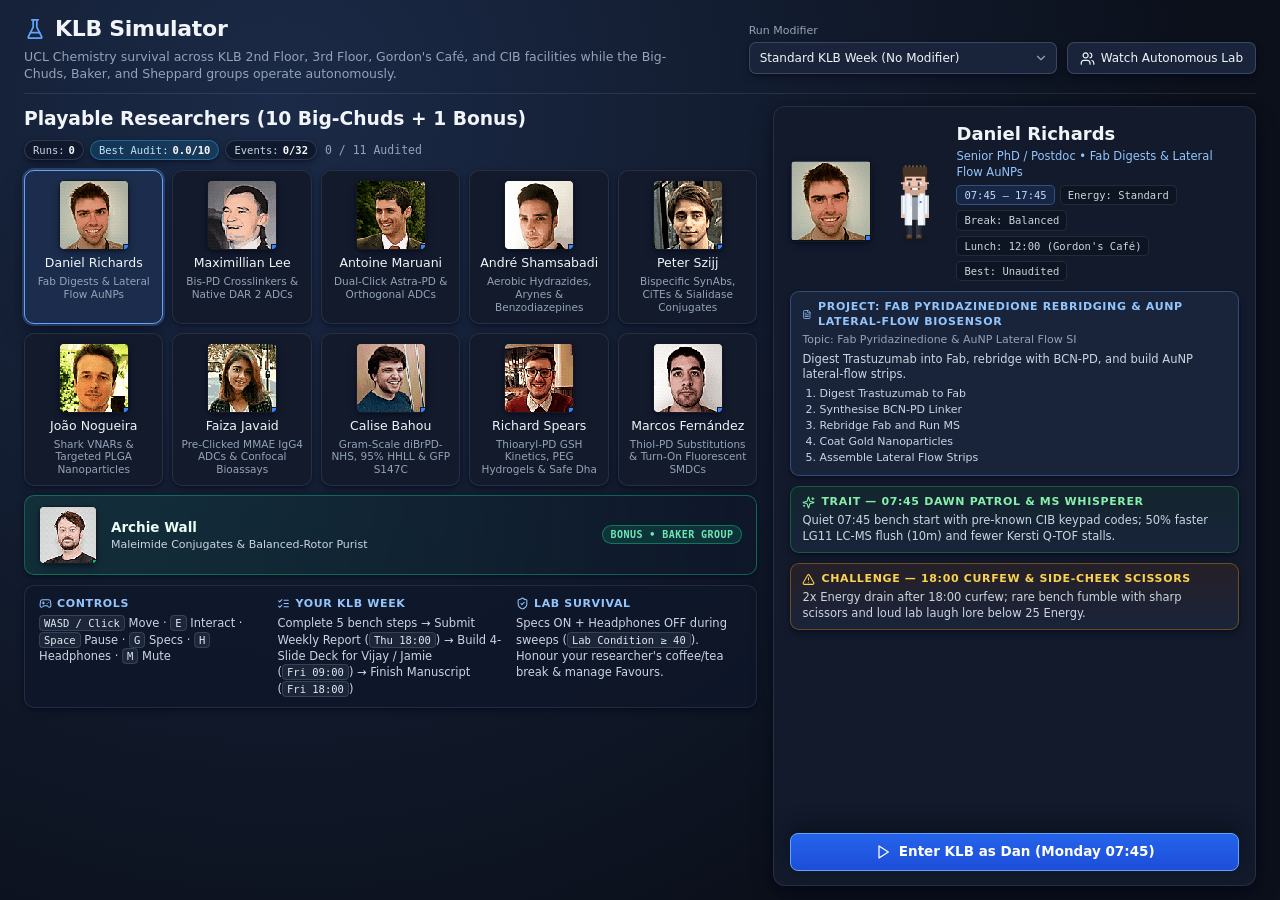
==== commit e43b6589: "Deep dive overhaul: strict physical exits, time-of-day gating, bay-swap wait & UI polish" ====
--- a/index.html
+++ b/index.html
@@ -4,21 +4,21 @@
   <meta charset="UTF-8" />
   <meta name="viewport" content="width=device-width, initial-scale=1.0" />
   <title>KLB Simulator — UCL Chemistry Lab Simulation</title>
-  <meta name="description" content="Play KLB Simulator — a 2.5D UCL Chemistry lab simulation set in the Kathleen Lonsdale Building. Run reactions, dodge safety sweeps, survive Vijay's Friday Group Meeting, and banter with the Big-Chuds." />
+  <meta name="description" content="Play KLB Simulator — a 2.5D UCL Chemistry lab simulation set in the Kathleen Lonsdale Building. Run reactions, dodge safety sweeps, survive Vijay or Jamie's Friday Group Meeting, and banter with the Big-Chuds." />
   <meta name="theme-color" content="#0b101b" />
   <link rel="icon" type="image/svg+xml" href="assets/favicon.svg" />
   <meta property="og:type" content="website" />
   <meta property="og:url" content="https://akshamsabadi.github.io/KLB_simulator/" />
   <meta property="og:title" content="KLB Simulator — UCL Chemistry Lab Simulation" />
-  <meta property="og:description" content="Run bioconjugation reactions, dodge Safety Sweeps, survive Prof. Vijay's Friday 09:00 Audit, and banter with the Big-Chuds in 2.5D." />
+  <meta property="og:description" content="Run bioconjugation reactions, dodge Safety Sweeps, survive Vijay &amp; Jamie's Friday 09:00 Audit, and banter with the Big-Chuds in 2.5D." />
   <meta property="og:image" content="https://akshamsabadi.github.io/KLB_simulator/assets/og_preview.jpg" />
   <meta property="og:image:width" content="1200" />
   <meta property="og:image:height" content="630" />
   <meta name="twitter:card" content="summary_large_image" />
   <meta name="twitter:title" content="KLB Simulator — UCL Chemistry Lab Simulation" />
-  <meta name="twitter:description" content="Run bioconjugation reactions, dodge Safety Sweeps, survive Prof. Vijay's Friday 09:00 Audit, and banter with the Big-Chuds in 2.5D." />
+  <meta name="twitter:description" content="Run bioconjugation reactions, dodge Safety Sweeps, survive Vijay &amp; Jamie's Friday 09:00 Audit, and banter with the Big-Chuds in 2.5D." />
   <meta name="twitter:image" content="https://akshamsabadi.github.io/KLB_simulator/assets/og_preview.jpg" />
-  <link rel="stylesheet" href="css/style.css?v=20261128b" />
+  <link rel="stylesheet" href="css/style.css?v=20261128c" />
 </head>
 <body>
 
@@ -72,7 +72,7 @@
               <span class="icon-inline" data-lucide="list-checks" data-size="13"></span>
               <span>Your KLB Week</span>
             </h4>
-            <p>Complete 5 bench steps &rarr; Submit Weekly Report (<code>Thu 18:00</code>) &rarr; Build 4-Slide Deck for Vijay (<code>Fri 09:00</code>) &rarr; Finish Manuscript (<code>Fri 18:00</code>)</p>
+            <p>Complete 5 bench steps &rarr; Submit Weekly Report (<code>Thu 18:00</code>) &rarr; Build 4-Slide Deck for Vijay / Jamie (<code>Fri 09:00</code>) &rarr; Finish Manuscript (<code>Fri 18:00</code>)</p>
           </div>
           <div class="quickstart-col">
             <h4>
@@ -109,16 +109,16 @@
           </button>
 
           <div id="spectator-room-wrap" class="spectator-room-wrap hidden">
-            <select id="select-travel" class="ui-select compact" aria-label="Observer Room"></select>
-            <div id="spec-speed-group" class="spec-speed-bar" role="group" aria-label="Spectator speed">
-              <button type="button" class="spec-speed-btn active" data-speed="1">1x</button>
-              <button type="button" class="spec-speed-btn" data-speed="2">2x</button>
-              <button type="button" class="spec-speed-btn" data-speed="4">4x</button>
+            <select id="select-travel" class="ui-select compact" aria-label="Observer Room" title="Jump observer camera to room"></select>
+            <div id="spec-speed-group" class="spec-speed-bar" role="group" aria-label="Observer simulation speed">
+              <button type="button" class="spec-speed-btn active" data-speed="1" title="Observer speed 1x">1x</button>
+              <button type="button" class="spec-speed-btn" data-speed="2" title="Observer speed 2x">2x</button>
+              <button type="button" class="spec-speed-btn" data-speed="4" title="Observer speed 4x">4x</button>
             </div>
             <span id="spec-follow-badge" class="spec-follow-badge hidden"></span>
           </div>
 
-          <select id="select-zoom" class="ui-select compact" aria-label="Camera Zoom">
+          <select id="select-zoom" class="ui-select compact" aria-label="Camera Zoom" title="Camera zoom">
             <option value="fit">Fit Whole Floor</option>
             <option value="0.55">Zoom 55%</option>
             <option value="0.75">Zoom 75%</option>
@@ -127,12 +127,12 @@
             <option value="1.5">Zoom 150%</option>
           </select>
 
-          <button id="btn-mute" class="hud-btn" title="Mute / Unmute WebAudio">
+          <button id="btn-mute" class="hud-btn" title="Mute / Unmute WebAudio (M)">
             <span class="icon-inline" data-lucide="volume-2" data-size="15"></span>
             <span id="lbl-mute">Audio</span>
           </button>
 
-          <button id="btn-new-run" class="hud-btn" title="Return to Character Select">
+          <button id="btn-new-run" class="hud-btn" title="Pause Menu &amp; Character Select">
             <span class="icon-inline" data-lucide="rotate-ccw" data-size="14"></span>
             <span>Menu</span>
           </button>
@@ -158,7 +158,7 @@
       </div>
 
       <footer id="controls-strip">
-        <span id="controls-hint-text">WASD / Arrows / Click: Move  |  Space: Pause  |  E / Click: Interact  |  G: Specs  |  H: Headphones  |  Esc: Close</span>
+        <span id="controls-hint-text">WASD / Arrows / Click: Move  |  Space: Pause  |  E / Click: Interact  |  G: Specs  |  H: Headphones  |  M: Mute  |  Esc: Close</span>
         <span id="hud-hover-hint">Facing: -</span>
       </footer>
     </section>
@@ -228,7 +228,7 @@
               <div class="meter-lbl">
                 <span class="meter-name">
                   <span class="icon-inline" data-lucide="gauge" data-size="13"></span>
-                  <span id="lbl-patience-name">Vijay Patience</span>
+                  <span id="lbl-patience-name">Supervisor Patience</span>
                 </span>
                 <span id="val-patience" class="meter-val">82</span>
               </div>
@@ -249,7 +249,7 @@
         </div>
 
         <div id="spectator-summary" class="spectator-summary hidden">
-          <p id="spectator-stats-line" class="spectator-stats-line">All 10 Big-Chuds running autonomously at real-time pace.</p>
+          <p id="spectator-stats-line" class="spectator-stats-line">All 10 Big-Chuds and campus neighbours running autonomously.</p>
         </div>
       </section>
 
@@ -369,15 +369,15 @@
   </div>
 
   <!-- Ordered Classic Scripts (Zero file:// CORS issues, zero build step) -->
-  <script defer src="js/ui/icons.js?v=20261128b"></script>
-  <script defer src="js/data/world_data.js?v=20261128b"></script>
-  <script defer src="js/data/cast_data.js?v=20261128b"></script>
-  <script defer src="js/data/campaigns_data.js?v=20261128b"></script>
-  <script defer src="js/data/events_data.js?v=20261128b"></script>
-  <script defer src="js/engine/audio.js?v=20261128b"></script>
-  <script defer src="js/engine/renderer_25d.js?v=20261128b"></script>
-  <script defer src="js/chemistry/spectra_and_minigames.js?v=20261128b"></script>
-  <script defer src="js/engine/sim_and_ai.js?v=20261128b"></script>
-  <script defer src="js/main.js?v=20261128b"></script>
+  <script defer src="js/ui/icons.js?v=20261128c"></script>
+  <script defer src="js/data/world_data.js?v=20261128c"></script>
+  <script defer src="js/data/cast_data.js?v=20261128c"></script>
+  <script defer src="js/data/campaigns_data.js?v=20261128c"></script>
+  <script defer src="js/data/events_data.js?v=20261128c"></script>
+  <script defer src="js/engine/audio.js?v=20261128c"></script>
+  <script defer src="js/engine/renderer_25d.js?v=20261128c"></script>
+  <script defer src="js/chemistry/spectra_and_minigames.js?v=20261128c"></script>
+  <script defer src="js/engine/sim_and_ai.js?v=20261128c"></script>
+  <script defer src="js/main.js?v=20261128c"></script>
 </body>
 </html>
--- a/css/style.css
+++ b/css/style.css
@@ -1925,6 +1925,29 @@
   background: rgba(14, 116, 144, 0.32);
   border-color: rgba(103, 232, 249, 0.85);
 }
+.spec-roster-card.offsite {
+  opacity: 0.82;
+  background: rgba(15, 23, 42, 0.68);
+}
+.spectator-offsite-badge {
+  display: inline-flex;
+  align-items: center;
+  gap: 4px;
+  padding: 2px 7px;
+  border-radius: 999px;
+  background: rgba(15, 23, 42, 0.86);
+  border: 1px solid rgba(56, 189, 248, 0.24);
+  color: var(--text-muted);
+  font-family: 'Consolas', monospace;
+  font-size: 10px;
+  font-weight: 600;
+  line-height: 1.3;
+  white-space: nowrap;
+  flex-shrink: 0;
+}
+.spectator-offsite-badge.hidden {
+  display: none;
+}
 
 /* Archive Discovered Events Logbook */
 #archive-events-list {
@@ -3126,3 +3149,288 @@
 .share-copied-badge.hidden {
   display: none;
 }
+
+/* ==================== RESPONSIVE VIEWPORTS (NARROW DESKTOP & TABLET) ==================== */
+@media (max-width: 1120px) {
+  #title-screen {
+    padding: 12px 16px;
+    gap: 10px;
+  }
+
+  .title-header {
+    flex-wrap: wrap;
+    gap: 12px;
+  }
+
+  #select-mutator {
+    width: 260px;
+  }
+
+  .char-select-layout {
+    grid-template-columns: 1.32fr 1fr;
+    gap: 12px;
+  }
+
+  .char-grid {
+    grid-template-columns: repeat(4, minmax(0, 1fr));
+    gap: 8px;
+  }
+
+  .char-card {
+    padding: 8px 6px;
+  }
+
+  .char-card img.portrait {
+    width: 60px;
+    height: 60px;
+  }
+
+  .quickstart-card {
+    gap: 10px;
+    padding: 9px 12px;
+  }
+
+  .char-dossier {
+    padding: 12px 14px;
+  }
+
+  #game-shell {
+    grid-template-columns: minmax(0, 1fr) 340px;
+  }
+
+  #top-hud-bar {
+    height: auto;
+    min-height: 44px;
+    padding: 6px 10px;
+    gap: 6px;
+    flex-wrap: wrap;
+  }
+
+  .hud-toolbar {
+    flex-wrap: wrap;
+    gap: 6px;
+  }
+
+  #select-travel {
+    width: 142px;
+  }
+
+  #select-zoom {
+    width: 108px;
+  }
+
+  .hud-btn {
+    padding: 0 8px;
+  }
+
+  .deck-clock-card,
+  .meters-section,
+  .reactions-section,
+  .weekly-deliverables-section {
+    padding: 6px 10px;
+  }
+
+  .meter-grid {
+    gap: 4px 10px;
+  }
+
+  #rpg-dialogue-box {
+    left: 10px;
+    right: 10px;
+    bottom: 10px;
+    padding: 9px 12px;
+    gap: 10px;
+  }
+
+  #rpg-portrait {
+    width: 68px;
+    height: 68px;
+  }
+
+  #modal-box,
+  #modal-box.ev-modal,
+  #modal-box.klb-modal {
+    max-width: min(94vw, 720px);
+    padding: 16px 18px;
+  }
+
+  #modal-box.klb-modal-sm {
+    max-width: min(92vw, 480px);
+    padding: 16px 18px;
+  }
+}
+
+@media (max-width: 860px) {
+  #title-screen {
+    padding: 10px 12px;
+    gap: 10px;
+  }
+
+  .title-header {
+    flex-direction: column;
+    align-items: stretch;
+    gap: 10px;
+  }
+
+  .title-brand {
+    flex: 0 0 auto;
+  }
+
+  .title-controls {
+    width: 100%;
+    justify-content: space-between;
+  }
+
+  .control-group {
+    flex: 1 1 220px;
+    min-width: 0;
+  }
+
+  #select-mutator {
+    width: 100%;
+  }
+
+  .char-select-layout {
+    grid-template-columns: 1fr;
+    flex: 0 0 auto;
+  }
+
+  .char-grid {
+    grid-template-columns: repeat(3, minmax(0, 1fr));
+    gap: 7px;
+  }
+
+  .char-card.bonus-card {
+    flex-wrap: wrap;
+    gap: 10px;
+    padding: 9px 12px;
+  }
+
+  .char-card.bonus-card > .bonus-badge {
+    margin-left: 0;
+    margin-right: 0;
+  }
+
+  .quickstart-card {
+    grid-template-columns: 1fr;
+    gap: 8px;
+  }
+
+  .char-dossier {
+    overflow-y: visible;
+  }
+
+  #btn-launch-campaign {
+    position: static;
+    box-shadow: var(--shadow-card);
+  }
+
+  #game-shell {
+    grid-template-columns: 1fr;
+    grid-template-rows: minmax(300px, 54vh) minmax(260px, 1fr);
+    height: 100dvh;
+  }
+
+  #viewport-col {
+    border-right: none;
+    border-bottom: 1px solid var(--border-subtle);
+    min-height: 0;
+  }
+
+  #top-hud-bar {
+    padding: 6px 8px;
+  }
+
+  .hud-room-cluster {
+    width: 100%;
+  }
+
+  .hud-toolbar {
+    width: 100%;
+    justify-content: flex-start;
+  }
+
+  .spectator-room-wrap {
+    flex-wrap: wrap;
+  }
+
+  #controls-strip {
+    height: auto;
+    min-height: 24px;
+    padding: 3px 10px;
+  }
+
+  #hud-hover-hint {
+    max-width: 150px;
+  }
+
+  #rpg-dialogue-box {
+    left: 8px;
+    right: 8px;
+    bottom: 8px;
+    min-height: 84px;
+    padding: 8px 10px;
+    gap: 10px;
+  }
+
+  #rpg-portrait {
+    width: 56px;
+    height: 56px;
+  }
+
+  #command-deck {
+    height: auto;
+    max-height: none;
+    min-height: 0;
+    overflow-y: auto;
+    box-shadow: 0 -4px 18px rgba(2, 6, 23, 0.45);
+  }
+
+  .deck-pane {
+    flex: 1 0 auto;
+    min-height: 180px;
+  }
+
+  .labbook-controls,
+  .wa-actions {
+    flex-wrap: wrap;
+  }
+
+  #modal-backdrop {
+    padding: 10px;
+  }
+
+  #modal-box,
+  #modal-box.ev-modal,
+  #modal-box.klb-modal,
+  #modal-box.klb-modal-sm {
+    max-width: 100%;
+    max-height: 94vh;
+    padding: 14px 15px;
+    border-radius: 10px;
+  }
+
+  .ev-modal-header {
+    gap: 10px;
+  }
+
+  .ev-modal-portrait {
+    width: 48px;
+    height: 48px;
+  }
+
+  .ev-choice-deltas {
+    padding-left: 0;
+  }
+
+  .audit-grid {
+    grid-template-columns: repeat(2, minmax(0, 1fr));
+  }
+
+  .klb-option-grid,
+  .slide-grid-2x2,
+  .pause-menu-grid,
+  .rules-grid {
+    grid-template-columns: 1fr;
+  }
+}
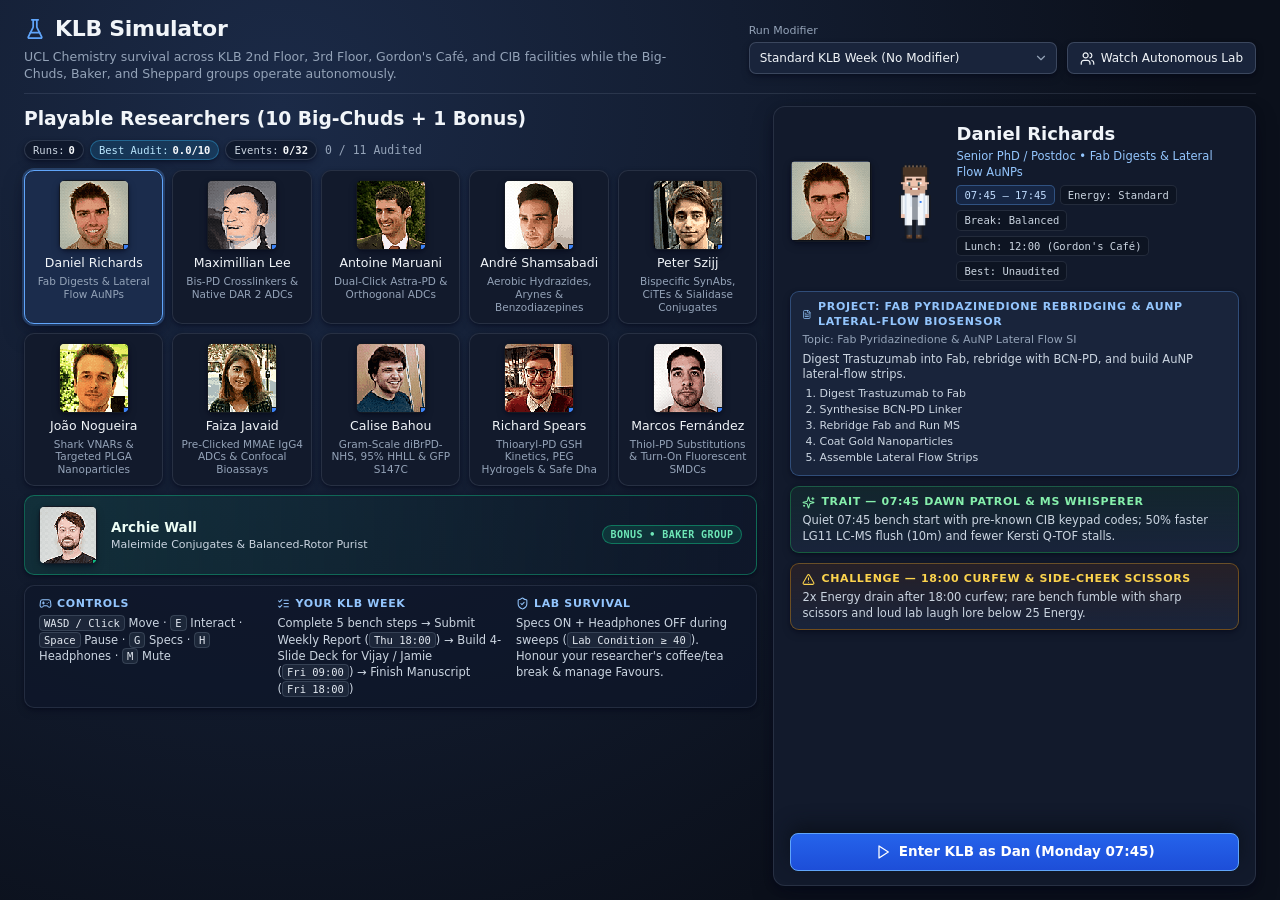
==== commit ff7636af: "Final 20-point polish: softlock/modal fixes, spectra, 4-season weather, 2.5D de-occlusion, audio & a" ====
--- a/index.html
+++ b/index.html
@@ -18,7 +18,7 @@
   <meta name="twitter:title" content="KLB Simulator — UCL Chemistry Lab Simulation" />
   <meta name="twitter:description" content="Run bioconjugation reactions, dodge Safety Sweeps, survive Vijay &amp; Jamie's Friday 09:00 Audit, and banter with the Big-Chuds in 2.5D." />
   <meta name="twitter:image" content="https://akshamsabadi.github.io/KLB_simulator/assets/og_preview.jpg" />
-  <link rel="stylesheet" href="css/style.css?v=20261128c" />
+  <link rel="stylesheet" href="css/style.css?v=20261128d" />
 </head>
 <body>
 
@@ -111,9 +111,9 @@
           <div id="spectator-room-wrap" class="spectator-room-wrap hidden">
             <select id="select-travel" class="ui-select compact" aria-label="Observer Room" title="Jump observer camera to room"></select>
             <div id="spec-speed-group" class="spec-speed-bar" role="group" aria-label="Observer simulation speed">
-              <button type="button" class="spec-speed-btn active" data-speed="1" title="Observer speed 1x">1x</button>
-              <button type="button" class="spec-speed-btn" data-speed="2" title="Observer speed 2x">2x</button>
-              <button type="button" class="spec-speed-btn" data-speed="4" title="Observer speed 4x">4x</button>
+              <button type="button" class="spec-speed-btn active" data-speed="1" title="Observer speed 1x (Key 1)">1x</button>
+              <button type="button" class="spec-speed-btn" data-speed="2" title="Observer speed 2x (Key 2)">2x</button>
+              <button type="button" class="spec-speed-btn" data-speed="4" title="Observer speed 4x (Key 3)">4x</button>
             </div>
             <span id="spec-follow-badge" class="spec-follow-badge hidden"></span>
           </div>
@@ -158,7 +158,7 @@
       </div>
 
       <footer id="controls-strip">
-        <span id="controls-hint-text">WASD / Arrows / Click: Move  |  Space: Pause  |  E / Click: Interact  |  G: Specs  |  H: Headphones  |  M: Mute  |  Esc: Close</span>
+        <span id="controls-hint-text">WASD / Arrows / Click: Move  |  Space: Pause  |  E / Click: Interact  |  G: Specs  |  H: Headphones  |  M: Mute  |  Esc: Menu</span>
         <span id="hud-hover-hint">Facing: -</span>
       </footer>
     </section>
@@ -369,15 +369,15 @@
   </div>
 
   <!-- Ordered Classic Scripts (Zero file:// CORS issues, zero build step) -->
-  <script defer src="js/ui/icons.js?v=20261128c"></script>
-  <script defer src="js/data/world_data.js?v=20261128c"></script>
-  <script defer src="js/data/cast_data.js?v=20261128c"></script>
-  <script defer src="js/data/campaigns_data.js?v=20261128c"></script>
-  <script defer src="js/data/events_data.js?v=20261128c"></script>
-  <script defer src="js/engine/audio.js?v=20261128c"></script>
-  <script defer src="js/engine/renderer_25d.js?v=20261128c"></script>
-  <script defer src="js/chemistry/spectra_and_minigames.js?v=20261128c"></script>
-  <script defer src="js/engine/sim_and_ai.js?v=20261128c"></script>
-  <script defer src="js/main.js?v=20261128c"></script>
+  <script defer src="js/ui/icons.js?v=20261128d"></script>
+  <script defer src="js/data/world_data.js?v=20261128d"></script>
+  <script defer src="js/data/cast_data.js?v=20261128d"></script>
+  <script defer src="js/data/campaigns_data.js?v=20261128d"></script>
+  <script defer src="js/data/events_data.js?v=20261128d"></script>
+  <script defer src="js/engine/audio.js?v=20261128d"></script>
+  <script defer src="js/engine/renderer_25d.js?v=20261128d"></script>
+  <script defer src="js/chemistry/spectra_and_minigames.js?v=20261128d"></script>
+  <script defer src="js/engine/sim_and_ai.js?v=20261128d"></script>
+  <script defer src="js/main.js?v=20261128d"></script>
 </body>
 </html>
--- a/css/style.css
+++ b/css/style.css
@@ -1084,6 +1084,10 @@
 #live-alert-banner.hidden {
   display: none;
 }
+#canvas-stage:has(.celebration-banner:not(.hidden)) #live-alert-banner {
+  top: 58px;
+  z-index: 22;
+}
 
 /* Gordon's Victory Celebration Floating Top Bar */
 .celebration-banner {
@@ -1106,6 +1110,11 @@
   box-shadow: 0 10px 28px rgba(2, 6, 23, 0.72), 0 0 0 1px rgba(56, 189, 248, 0.16);
   backdrop-filter: blur(6px);
 }
+.celebration-banner.suboptimal {
+  background: linear-gradient(90deg, rgba(245, 158, 11, 0.22) 0%, rgba(15, 23, 42, 0.96) 38%, rgba(51, 65, 85, 0.92) 100%);
+  border-color: rgba(251, 191, 36, 0.62);
+  box-shadow: 0 10px 28px rgba(2, 6, 23, 0.72), 0 0 0 1px rgba(245, 158, 11, 0.18);
+}
 .celebration-banner.hidden {
   display: none;
 }
@@ -1119,9 +1128,17 @@
   color: #ecfdf5;
   white-space: nowrap;
 }
+.celebration-banner.suboptimal .celebration-banner-title,
+.celebration-banner.suboptimal .celebration-banner-text {
+  color: #fef3c7;
+}
 .celebration-banner-title .icon-inline,
 .celebration-banner-text .icon-inline {
   color: #34d399;
+}
+.celebration-banner.suboptimal .celebration-banner-title .icon-inline,
+.celebration-banner.suboptimal .celebration-banner-text .icon-inline {
+  color: #fbbf24;
 }
 .celebration-banner-actions {
   display: flex;
@@ -1444,6 +1461,8 @@
 .meter-fill.condition { background: #3b82f6; width: 95%; }
 .meter-fill.weekly-report { background: #0ea5e9; width: 0%; }
 .meter-fill.manuscript { background: #6366f1; width: 0%; }
+.meter-fill.slide-deck { background: linear-gradient(90deg, #14b8a6, #10b981); width: 0%; }
+.deliverable-row.ready .meter-fill.slide-deck { background: #22c55e; }
 
 .spectator-summary {
   background: var(--bg-elevated);
@@ -2178,7 +2197,7 @@
   border-radius: 14px;
   background: linear-gradient(180deg, #17223a 0%, #0d1424 100%);
   border: 1px solid rgba(148, 163, 184, 0.24);
-  box-shadow: 0 24px 60px rgba(2, 6, 23, 0.84), inset 0 1px 0 rgba(255, 255, 255, 0.08);
+  box-shadow: 0 24px 60px rgba(2, 6, 23, 0.84), inset 0 3px 0 rgba(56, 189, 248, 0.85), inset 0 1px 0 rgba(255, 255, 255, 0.08);
   animation: modalPopIn 0.16s cubic-bezier(0.22, 1, 0.36, 1);
 }
 
@@ -2198,6 +2217,7 @@
 
 #modal-box.ev-theme-crisis {
   background: radial-gradient(ellipse 85% 42% at 50% 0%, rgba(239, 68, 68, 0.16), transparent 72%), linear-gradient(180deg, #17223a 0%, #0d1424 100%);
+  box-shadow: 0 24px 60px rgba(2, 6, 23, 0.84), inset 0 3px 0 rgba(239, 68, 68, 0.92);
 }
 #modal-box.ev-theme-crisis::before {
   background: linear-gradient(90deg, #ef4444, #fb7185, #f59e0b);
@@ -2209,6 +2229,7 @@
 
 #modal-box.ev-theme-weather {
   background: radial-gradient(ellipse 85% 42% at 50% 0%, rgba(6, 182, 212, 0.16), transparent 72%), linear-gradient(180deg, #17223a 0%, #0d1424 100%);
+  box-shadow: 0 24px 60px rgba(2, 6, 23, 0.84), inset 0 3px 0 rgba(6, 182, 212, 0.9);
 }
 #modal-box.ev-theme-weather::before {
   background: linear-gradient(90deg, #06b6d4, #38bdf8, #818cf8);
@@ -2220,6 +2241,7 @@
 
 #modal-box.ev-theme-inspection {
   background: radial-gradient(ellipse 85% 42% at 50% 0%, rgba(59, 130, 246, 0.16), transparent 72%), linear-gradient(180deg, #17223a 0%, #0d1424 100%);
+  box-shadow: 0 24px 60px rgba(2, 6, 23, 0.84), inset 0 3px 0 rgba(59, 130, 246, 0.9);
 }
 #modal-box.ev-theme-inspection::before {
   background: linear-gradient(90deg, #3b82f6, #60a5fa, #38bdf8);
@@ -2227,6 +2249,7 @@
 
 #modal-box.ev-theme-facility {
   background: radial-gradient(ellipse 85% 42% at 50% 0%, rgba(139, 92, 246, 0.16), transparent 72%), linear-gradient(180deg, #17223a 0%, #0d1424 100%);
+  box-shadow: 0 24px 60px rgba(2, 6, 23, 0.84), inset 0 3px 0 rgba(139, 92, 246, 0.9);
 }
 #modal-box.ev-theme-facility::before {
   background: linear-gradient(90deg, #8b5cf6, #c084fc, #60a5fa);
@@ -2234,6 +2257,7 @@
 
 #modal-box.ev-theme-social {
   background: radial-gradient(ellipse 85% 42% at 50% 0%, rgba(16, 185, 129, 0.15), transparent 72%), linear-gradient(180deg, #17223a 0%, #0d1424 100%);
+  box-shadow: 0 24px 60px rgba(2, 6, 23, 0.84), inset 0 3px 0 rgba(16, 185, 129, 0.9);
 }
 #modal-box.ev-theme-social::before {
   background: linear-gradient(90deg, #10b981, #34d399, #38bdf8);
@@ -2241,6 +2265,7 @@
 
 #modal-box.klb-theme-directory {
   background: radial-gradient(ellipse 85% 42% at 50% 0%, rgba(37, 99, 235, 0.16), transparent 72%), linear-gradient(180deg, #17223a 0%, #0d1424 100%);
+  box-shadow: 0 24px 60px rgba(2, 6, 23, 0.84), inset 0 3px 0 rgba(37, 99, 235, 0.92);
 }
 #modal-box.klb-theme-directory::before {
   background: linear-gradient(90deg, #2563eb, #38bdf8, #34d399);
@@ -2248,6 +2273,7 @@
 
 #modal-box.klb-theme-desk {
   background: radial-gradient(ellipse 85% 42% at 50% 0%, rgba(99, 102, 241, 0.14), transparent 72%), linear-gradient(180deg, #17223a 0%, #0d1424 100%);
+  box-shadow: 0 24px 60px rgba(2, 6, 23, 0.84), inset 0 3px 0 rgba(99, 102, 241, 0.9);
 }
 #modal-box.klb-theme-desk::before {
   background: linear-gradient(90deg, #6366f1, #38bdf8, #60a5fa);
@@ -2255,6 +2281,7 @@
 
 #modal-box.klb-theme-cafe {
   background: radial-gradient(ellipse 85% 42% at 50% 0%, rgba(217, 119, 6, 0.14), transparent 72%), linear-gradient(180deg, #17223a 0%, #0d1424 100%);
+  box-shadow: 0 24px 60px rgba(2, 6, 23, 0.84), inset 0 3px 0 rgba(245, 158, 11, 0.9);
 }
 #modal-box.klb-theme-cafe::before {
   background: linear-gradient(90deg, #d97706, #fbbf24, #34d399);
@@ -2262,6 +2289,7 @@
 
 #modal-box.klb-theme-step {
   background: radial-gradient(ellipse 85% 42% at 50% 0%, rgba(34, 211, 238, 0.14), transparent 72%), linear-gradient(180deg, #17223a 0%, #0d1424 100%);
+  box-shadow: 0 24px 60px rgba(2, 6, 23, 0.84), inset 0 3px 0 rgba(34, 211, 238, 0.9);
 }
 #modal-box.klb-theme-step::before {
   background: linear-gradient(90deg, #3b82f6, #22d3ee, #60a5fa);
@@ -2796,10 +2824,16 @@
   border-color: rgba(34, 211, 238, 0.38);
   color: #67e8f9;
 }
-.dir-icon-badge.evac {
+.dir-icon-badge.evac,
+.dir-icon-badge.crisis {
   background: linear-gradient(145deg, rgba(153, 27, 27, 0.34), rgba(15, 23, 42, 0.94));
   border-color: rgba(248, 113, 113, 0.42);
   color: #fca5a5;
+}
+.dir-icon-badge.warn {
+  background: linear-gradient(145deg, rgba(146, 64, 14, 0.32), rgba(15, 23, 42, 0.94));
+  border-color: rgba(251, 191, 36, 0.38);
+  color: #fbbf24;
 }
 
 .modal-footer-pill {
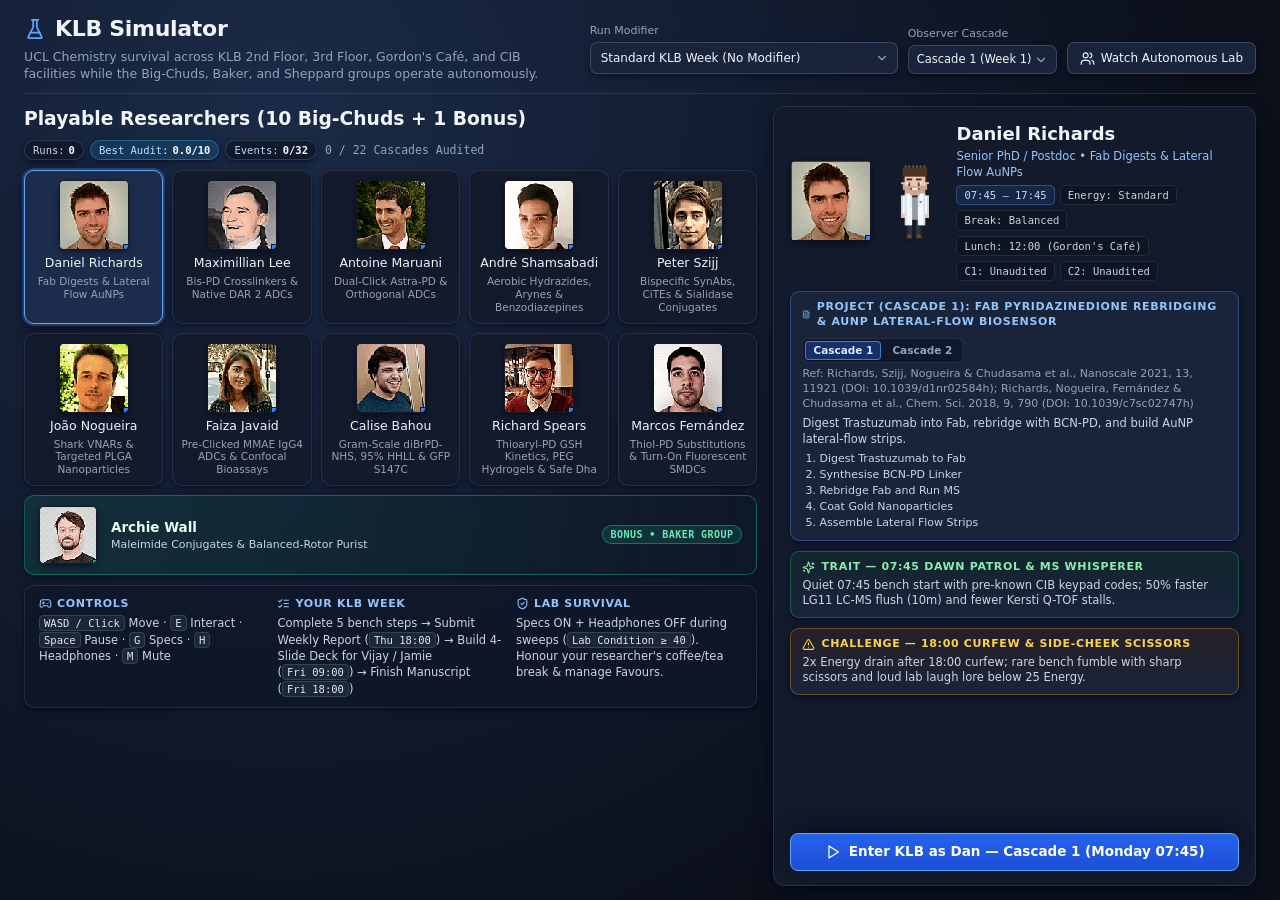
==== commit 1e61df47: "Add verified Cascade 2 campaigns for all 11 researchers with Week 2 flip and dual-cascade Archive" ====
--- a/index.html
+++ b/index.html
@@ -18,7 +18,7 @@
   <meta name="twitter:title" content="KLB Simulator — UCL Chemistry Lab Simulation" />
   <meta name="twitter:description" content="Run bioconjugation reactions, dodge Safety Sweeps, survive Vijay &amp; Jamie's Friday 09:00 Audit, and banter with the Big-Chuds in 2.5D." />
   <meta name="twitter:image" content="https://akshamsabadi.github.io/KLB_simulator/assets/og_preview.jpg" />
-  <link rel="stylesheet" href="css/style.css?v=20261128d" />
+  <link rel="stylesheet" href="css/style.css?v=20261128f" />
 </head>
 <body>
 
@@ -40,6 +40,13 @@
             <option value="none">Standard KLB Week (No Modifier)</option>
           </select>
         </div>
+        <div class="control-group">
+          <label for="select-spec-cascade">Observer Cascade</label>
+          <select id="select-spec-cascade" class="ui-select compact" aria-label="Observer Starting Cascade" title="Starting reaction cascade for Autonomous Lab Observer (flips automatically on Week 2+)">
+            <option value="0">Cascade 1 (Week 1)</option>
+            <option value="1">Cascade 2 (Week 1)</option>
+          </select>
+        </div>
         <button id="btn-spectator-mode" class="btn-secondary" title="Observe all 10 Big-Chuds, Archie, and neighbours run autonomously with no playable character">
           <span class="icon-inline" data-lucide="users" data-size="15"></span>
           <span>Watch Autonomous Lab</span>
@@ -115,7 +122,7 @@
               <button type="button" class="spec-speed-btn" data-speed="2" title="Observer speed 2x (Key 2)">2x</button>
               <button type="button" class="spec-speed-btn" data-speed="4" title="Observer speed 4x (Key 3)">4x</button>
             </div>
-            <span id="spec-follow-badge" class="spec-follow-badge hidden"></span>
+            <span id="spec-follow-badge" class="spec-follow-badge hidden" tabindex="0" role="button"></span>
           </div>
 
           <select id="select-zoom" class="ui-select compact" aria-label="Camera Zoom" title="Camera zoom">
@@ -304,7 +311,7 @@
           <div class="meter-track"><div id="bar-manuscript" class="meter-fill manuscript"></div></div>
         </div>
 
-        <div class="deliverable-row" id="row-slide-deck" title="Curate your 4-slide Friday presentation in Lab Book before Friday 09:00">
+        <div class="deliverable-row" id="row-slide-deck" tabindex="0" role="button" title="Curate your 4-slide Friday presentation in Lab Book before Friday 09:00">
           <div class="meter-lbl">
             <span class="meter-name">
               <span class="icon-inline" data-lucide="presentation" data-size="12"></span>
@@ -319,23 +326,23 @@
 
       <!-- 3-Tab Bottom Panel -->
       <nav class="deck-tabs" role="tablist" aria-label="Command Deck Panels">
-        <button type="button" class="deck-tab active" role="tab" aria-selected="true" data-tab="whatsapp">
+        <button id="tab-whatsapp" type="button" class="deck-tab active" role="tab" aria-selected="true" aria-controls="pane-whatsapp" data-tab="whatsapp">
           <span class="icon-inline" data-lucide="message-square" data-size="14"></span>
           <span id="tab-lbl-whatsapp">Big-Chuds</span>
           <span id="wa-unread-count" class="unread-num hidden">0</span>
         </button>
-        <button type="button" class="deck-tab" role="tab" aria-selected="false" data-tab="labbook">
+        <button id="tab-labbook" type="button" class="deck-tab" role="tab" aria-selected="false" aria-controls="pane-labbook" data-tab="labbook">
           <span class="icon-inline" data-lucide="book-open" data-size="14"></span>
           <span id="tab-lbl-labbook">Lab Book</span>
         </button>
-        <button type="button" class="deck-tab" role="tab" aria-selected="false" data-tab="archive">
+        <button id="tab-archive" type="button" class="deck-tab" role="tab" aria-selected="false" aria-controls="pane-archive" data-tab="archive">
           <span class="icon-inline" data-lucide="archive" data-size="14"></span>
           <span>Archive</span>
         </button>
       </nav>
 
       <!-- Pane 1: Live Big-Chuds WhatsApp -->
-      <section id="pane-whatsapp" class="deck-pane">
+      <section id="pane-whatsapp" class="deck-pane" role="tabpanel" aria-labelledby="tab-whatsapp">
         <div id="wa-feed" class="wa-feed"></div>
         <div class="wa-actions">
           <select id="select-wa-action" class="ui-select" aria-label="Big-Chuds WhatsApp Action">
@@ -352,12 +359,12 @@
       </section>
 
       <!-- Pane 2: Lab Book (or Live Autonomous Roster in Spectator Mode) -->
-      <section id="pane-labbook" class="deck-pane hidden">
+      <section id="pane-labbook" class="deck-pane hidden" role="tabpanel" aria-labelledby="tab-labbook">
         <div id="labbook-scroll" class="labbook-scroll"></div>
       </section>
 
       <!-- Pane 3: KLB Archive Logbook -->
-      <section id="pane-archive" class="deck-pane hidden">
+      <section id="pane-archive" class="deck-pane hidden" role="tabpanel" aria-labelledby="tab-archive">
         <div id="archive-scroll" class="labbook-scroll"></div>
       </section>
     </aside>
@@ -369,15 +376,15 @@
   </div>
 
   <!-- Ordered Classic Scripts (Zero file:// CORS issues, zero build step) -->
-  <script defer src="js/ui/icons.js?v=20261128d"></script>
-  <script defer src="js/data/world_data.js?v=20261128d"></script>
-  <script defer src="js/data/cast_data.js?v=20261128d"></script>
-  <script defer src="js/data/campaigns_data.js?v=20261128d"></script>
-  <script defer src="js/data/events_data.js?v=20261128d"></script>
-  <script defer src="js/engine/audio.js?v=20261128d"></script>
-  <script defer src="js/engine/renderer_25d.js?v=20261128d"></script>
-  <script defer src="js/chemistry/spectra_and_minigames.js?v=20261128d"></script>
-  <script defer src="js/engine/sim_and_ai.js?v=20261128d"></script>
-  <script defer src="js/main.js?v=20261128d"></script>
+  <script defer src="js/ui/icons.js?v=20261128f"></script>
+  <script defer src="js/data/world_data.js?v=20261128f"></script>
+  <script defer src="js/data/cast_data.js?v=20261128f"></script>
+  <script defer src="js/data/campaigns_data.js?v=20261128f"></script>
+  <script defer src="js/data/events_data.js?v=20261128f"></script>
+  <script defer src="js/engine/audio.js?v=20261128f"></script>
+  <script defer src="js/engine/renderer_25d.js?v=20261128f"></script>
+  <script defer src="js/chemistry/spectra_and_minigames.js?v=20261128f"></script>
+  <script defer src="js/engine/sim_and_ai.js?v=20261128f"></script>
+  <script defer src="js/main.js?v=20261128f"></script>
 </body>
 </html>
--- a/css/style.css
+++ b/css/style.css
@@ -73,8 +73,8 @@
 
 .pixel-art,
 img.pixel-art {
+  image-rendering: crisp-edges;
   image-rendering: pixelated;
-  image-rendering: crisp-edges;
 }
 
 :focus-visible {
@@ -116,6 +116,12 @@
   flex-shrink: 0;
 }
 
+svg,
+.hud-btn > span,
+.pause-btn > span {
+  pointer-events: none;
+}
+
 .mono-muted {
   font-family: 'Consolas', monospace;
   font-size: 11.5px;
@@ -138,6 +144,18 @@
 ::-webkit-scrollbar-thumb {
   background: rgba(148, 163, 184, 0.3);
   border-radius: 3px;
+}
+
+#wa-feed,
+#pane-labbook,
+.labbook-scroll,
+#reactions-list,
+#subtask-list,
+#subtask-checklist,
+#title-screen,
+#modal-box {
+  scrollbar-width: thin;
+  scrollbar-color: #314266 rgba(9, 13, 22, 0.45);
 }
 
 button {
@@ -514,13 +532,18 @@
   position: absolute;
   top: 6px;
   right: 6px;
-  font-size: 10.5px;
+  font-size: 10px;
   background: rgba(34, 197, 94, 0.18);
   border: 1px solid rgba(34, 197, 94, 0.55);
   color: #86efac;
   padding: 1px 5px;
   border-radius: 4px;
   font-family: 'Consolas', monospace;
+}
+.char-card .cleared-pip.all-clear {
+  background: rgba(250, 204, 21, 0.18);
+  border-color: rgba(250, 204, 21, 0.65);
+  color: #fde047;
 }
 
 .char-card.bonus-card {
@@ -732,6 +755,56 @@
 .dossier-card.campaign h4 {
   color: #93c5fd;
 }
+.dossier-campaign-head {
+  display: flex;
+  align-items: center;
+  justify-content: space-between;
+  gap: 8px;
+  flex-wrap: wrap;
+  margin-bottom: 4px;
+}
+.dossier-campaign-head h4 {
+  margin-bottom: 0;
+}
+.cascade-toggle-bar {
+  display: inline-flex;
+  align-items: center;
+  gap: 3px;
+  padding: 2px;
+  border-radius: 6px;
+  background: rgba(15, 23, 42, 0.85);
+  border: 1px solid var(--border-subtle);
+  flex-shrink: 0;
+}
+.cascade-toggle-btn {
+  border: 1px solid transparent;
+  background: transparent;
+  color: var(--text-muted);
+  font-size: 10.5px;
+  font-weight: 600;
+  padding: 2px 7px;
+  border-radius: 4px;
+  cursor: pointer;
+  display: inline-flex;
+  align-items: center;
+  gap: 4px;
+  line-height: 1.3;
+  transition: background 0.12s ease, color 0.12s ease, border-color 0.12s ease;
+}
+.cascade-toggle-btn:hover {
+  color: var(--text-main);
+  background: rgba(59, 130, 246, 0.14);
+}
+.cascade-toggle-btn.active {
+  color: #dbeafe;
+  background: rgba(37, 99, 235, 0.32);
+  border-color: rgba(96, 165, 250, 0.65);
+}
+.cascade-pb-tag {
+  font-family: 'Consolas', monospace;
+  font-size: 9.5px;
+  color: #86efac;
+}
 
 .dossier-steps-list {
   margin: 4px 0 0 0;
@@ -834,7 +907,10 @@
   border: 1px solid rgba(96, 165, 250, 0.36);
   color: #bfdbfe;
   font-weight: 600;
-  flex-shrink: 0;
+  flex-shrink: 1;
+  min-width: 0;
+  overflow: hidden;
+  text-overflow: ellipsis;
 }
 .hud-room-badge {
   padding: 0 10px;
@@ -868,7 +944,7 @@
 .spec-speed-bar {
   display: inline-flex;
   align-items: center;
-  height: 29px;
+  min-height: 30px;
   padding: 2px;
   gap: 2px;
   border-radius: 999px;
@@ -878,7 +954,8 @@
   flex-shrink: 0;
 }
 .spec-speed-btn {
-  height: 23px;
+  min-height: 24px;
+  height: 24px;
   padding: 0 8px;
   border-radius: 999px;
   border: 1px solid transparent;
@@ -954,6 +1031,37 @@
   max-width: 190px;
   flex-shrink: 0;
 }
+@media (max-width: 1440px) {
+  #top-hud-bar {
+    height: auto;
+    min-height: 44px;
+    padding: 6px 10px;
+    gap: 6px 10px;
+    flex-wrap: wrap;
+  }
+  .hud-room-cluster {
+    flex: 1 1 auto;
+    min-width: 0;
+  }
+  #hud-char-badge,
+  .hud-char-badge {
+    flex-shrink: 1;
+    min-width: 0;
+    max-width: 220px;
+    overflow: hidden;
+    text-overflow: ellipsis;
+  }
+  .hud-toolbar {
+    flex: 0 1 auto;
+    flex-wrap: wrap;
+    gap: 6px;
+    min-width: 0;
+  }
+  .spectator-room-wrap {
+    flex-wrap: wrap;
+    min-width: 0;
+  }
+}
 @media (max-width: 1360px) {
   #select-travel {
     width: 150px;
@@ -1084,7 +1192,8 @@
 #live-alert-banner.hidden {
   display: none;
 }
-#canvas-stage:has(.celebration-banner:not(.hidden)) #live-alert-banner {
+#canvas-stage:has(.celebration-banner:not(.hidden)) #live-alert-banner,
+#canvas-stage.has-celebration #live-alert-banner {
   top: 58px;
   z-index: 22;
 }
@@ -1483,27 +1592,28 @@
 }
 
 /* Tasks, Sub-Tasks & Active Equipment Timers */
-.reactions-section {
-  padding: 7px 12px;
+.reactions-section,
+#reactions-panel {
+  padding: 6px 12px;
   background: #11192b;
   border-bottom: 1px solid rgba(148, 163, 184, 0.12);
   flex: 0 0 auto;
   overflow: visible;
   display: flex;
   flex-direction: column;
-  gap: 6px;
+  gap: 5px;
 }
 .pinned-objective {
   background: rgba(15, 23, 42, 0.56);
   border: 1px solid rgba(148, 163, 184, 0.14);
   border-radius: 8px;
-  padding: 7px 9px;
+  padding: 6px 8px;
   font-size: 11.5px;
   color: var(--text-secondary);
   box-shadow: none;
   display: flex;
   flex-direction: column;
-  gap: 4px;
+  gap: 3px;
 }
 .pinned-objective.done {
   border-color: rgba(34, 197, 94, 0.4);
@@ -1620,11 +1730,17 @@
   display: none;
 }
 
+#reactions-list {
+  max-height: 132px;
+  overflow-y: auto;
+  padding-right: 2px;
+}
+
 .rxn-card {
   background: rgba(25, 36, 59, 0.72);
   border: 1px solid rgba(148, 163, 184, 0.16);
   border-radius: 6px;
-  padding: 5px 8px;
+  padding: 4px 7px;
   margin-bottom: 4px;
   font-size: 11px;
   box-shadow: none;
@@ -1684,6 +1800,9 @@
   border-color: rgba(34, 197, 94, 0.48);
 }
 
+.subtask-row.clickable {
+  min-height: 24px;
+}
 .subtask-row.clickable,
 .rxn-card.clickable,
 .deliverable-row.clickable {
@@ -1761,6 +1880,10 @@
   border-bottom-color: var(--accent-primary);
   background: rgba(59, 130, 246, 0.08);
 }
+.deck-tab:hover:not(.active) {
+  color: #cbd5e1;
+  background: rgba(30, 41, 59, 0.45);
+}
 #tab-lbl-whatsapp.klbchat-active,
 .deck-tab.klbchat-active {
   color: #6ee7b7;
@@ -1784,7 +1907,7 @@
 
 .deck-pane {
   flex: 1 1 0;
-  min-height: 140px;
+  min-height: 220px;
   display: flex;
   flex-direction: column;
   overflow: hidden;
@@ -2045,10 +2168,25 @@
   box-shadow: var(--shadow-sm);
 }
 
+@media (max-height: 820px) {
+  #reactions-list {
+    max-height: 108px;
+  }
+}
+
+@media (max-height: 800px) {
+  #subtask-list,
+  #subtask-checklist {
+    max-height: 136px;
+    overflow-y: auto;
+  }
+}
+
 @media (max-height: 780px) {
   .deck-clock-card,
   .meters-section,
   .reactions-section,
+  #reactions-panel,
   .weekly-deliverables-section {
     padding: 4px 10px;
     gap: 4px;
@@ -2071,15 +2209,11 @@
   .continue-run-banner {
     padding: 7px 12px;
   }
-  #reactions-list {
-    max-height: 112px;
-    overflow-y: auto;
-  }
   .deck-tabs {
     height: 29px;
   }
   .deck-pane {
-    min-height: 120px;
+    min-height: 160px;
   }
   .wa-feed {
     padding: 6px 8px;
@@ -2333,6 +2467,14 @@
   font-size: 13px;
   color: var(--text-secondary);
   line-height: 1.45;
+  user-select: text;
+}
+
+.klb-modal-body,
+.ev-modal-desc,
+.dossier-body,
+.wa-text {
+  user-select: text;
 }
 
 .klb-modal-footer {
@@ -2691,7 +2833,7 @@
   display: inline-flex;
   align-items: center;
   justify-content: center;
-  color: #64748b;
+  color: #94a3b8;
   flex-shrink: 0;
   transition: color 0.14s ease, transform 0.14s ease;
 }
@@ -3260,6 +3402,7 @@
   .deck-clock-card,
   .meters-section,
   .reactions-section,
+  #reactions-panel,
   .weekly-deliverables-section {
     padding: 6px 10px;
   }
@@ -3423,6 +3566,8 @@
   .deck-pane {
     flex: 1 0 auto;
     min-height: 180px;
+    max-height: 360px;
+    overflow: hidden;
   }
 
   .labbook-controls,
